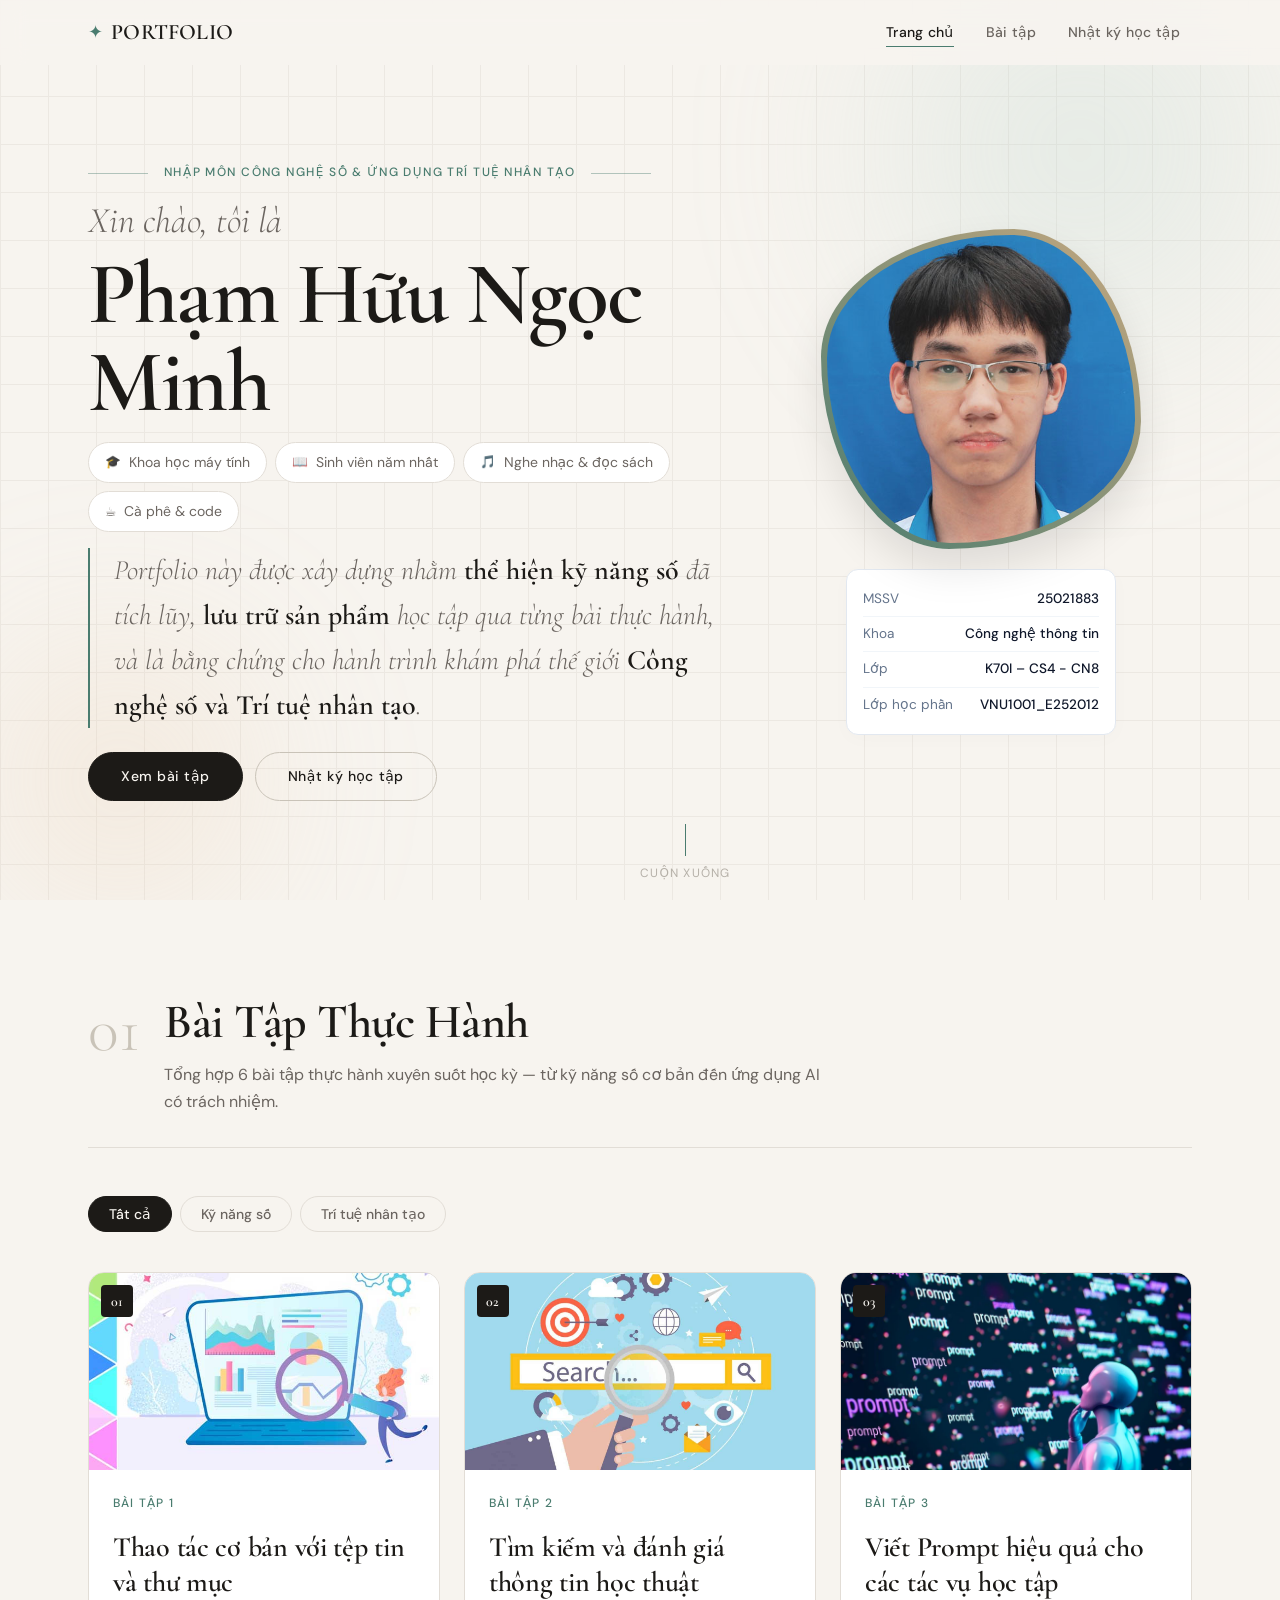
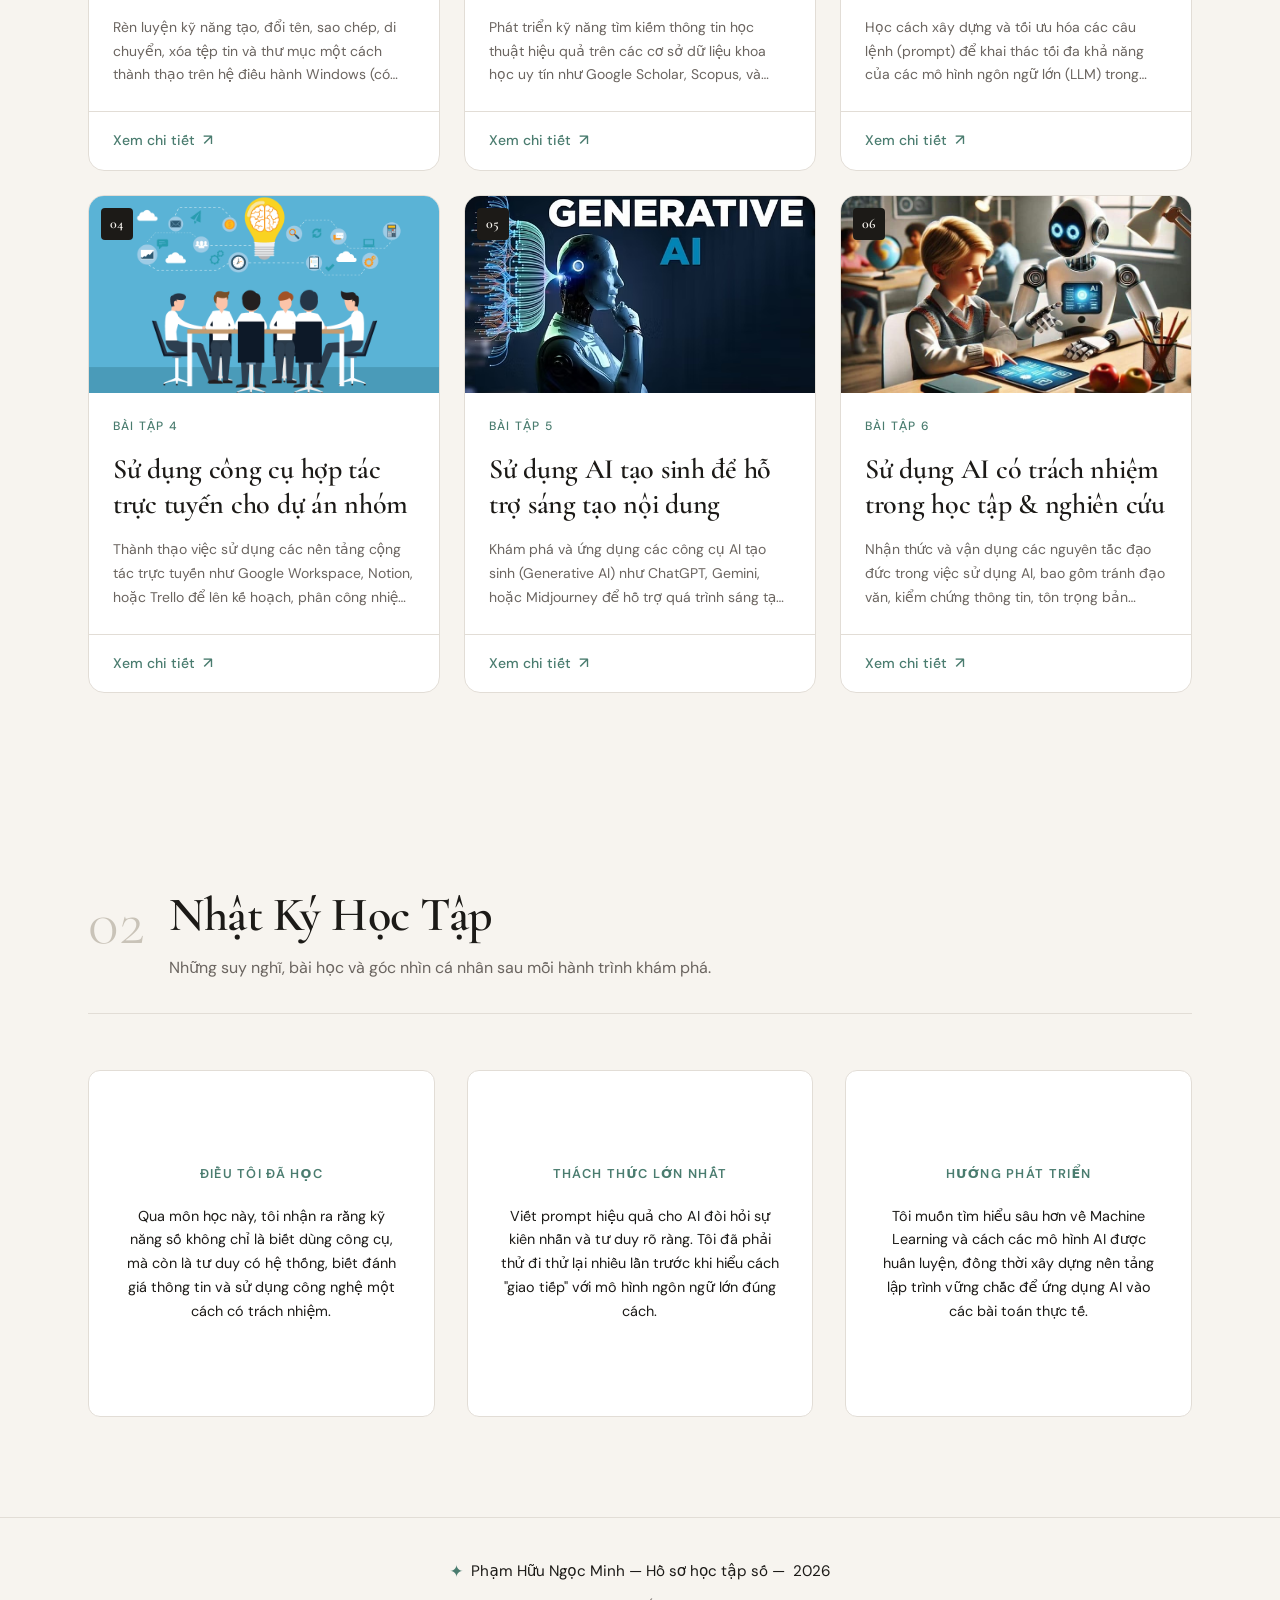
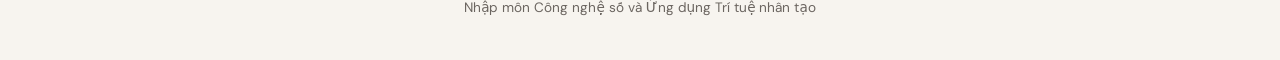
==== index.html @ 594505bb "Deploy project" ====
<!DOCTYPE html>
<html lang="vi">
  <head>
    <meta charset="UTF-8" />
    <meta name="viewport" content="width=device-width, initial-scale=1.0" />
    <title>Portfolio | Nhập môn Công nghệ số & AI</title>
    <meta
      name="description"
      content="Hồ sơ học tập số — Nhập môn Công nghệ số và Ứng dụng Trí tuệ nhân tạo"
    />

    <!-- Fonts: Cormorant Garamond (display) + DM Sans (body) -->
    <link rel="preconnect" href="https://fonts.googleapis.com" />
    <link rel="preconnect" href="https://fonts.gstatic.com" crossorigin />
    <link
      href="https://fonts.googleapis.com/css2?family=Cormorant+Garamond:ital,wght@0,300;0,400;0,600;1,300;1,400&family=DM+Sans:ital,opsz,wght@0,9..40,300;0,9..40,400;0,9..40,500;1,9..40,300&display=swap"
      rel="stylesheet"
    />

    <link rel="stylesheet" href="css/style.css" />
  </head>

  <body>
    <!-- ===================== NAVBAR ===================== -->
    <header class="site-header" id="site-header">
      <nav class="navbar" aria-label="Điều hướng chính">
        <a href="#home" class="nav-logo" aria-label="Về trang chủ">
          <span class="nav-logo-mark">✦</span>
          <span class="nav-logo-text">PORTFOLIO</span>
        </a>

        <button
          class="nav-toggle"
          id="nav-toggle"
          aria-label="Mở menu"
          aria-expanded="false"
          aria-controls="nav-menu"
        >
          <span class="bar"></span>
          <span class="bar"></span>
          <span class="bar"></span>
        </button>

        <ul class="nav-menu" id="nav-menu" role="list">
          <li><a href="#home" class="nav-link active">Trang chủ</a></li>
          <li><a href="#portfolio" class="nav-link">Bài tập</a></li>
          <li><a href="#reflection" class="nav-link">Nhật ký học tập</a></li>
        </ul>
      </nav>
    </header>

    <main>
      <!-- ===================== HERO ===================== -->
      <section class="hero" id="home" aria-labelledby="hero-name">
        <div class="hero-bg" aria-hidden="true">
          <div class="hero-bg-grid"></div>
          <div class="hero-bg-blob blob-1"></div>
          <div class="hero-bg-blob blob-2"></div>
        </div>

        <div class="hero-inner container">
          <div class="hero-content">
            <p class="hero-eyebrow animate-fade-up" style="--delay: 0ms">
              <span class="eyebrow-line" aria-hidden="true"></span>
              Nhập môn Công nghệ số &amp; Ứng dụng Trí tuệ nhân tạo
              <span class="eyebrow-line" aria-hidden="true"></span>
            </p>

            <h1 class="hero-name animate-fade-up" id="hero-name" style="--delay: 100ms">
              <span class="hero-greeting">Xin chào, tôi là</span>
              <span class="hero-name-main">Phạm Hữu Ngọc Minh</span>
            </h1>

            <div class="hero-tags animate-fade-up" style="--delay: 200ms" role="list">
              <span class="tag" role="listitem">
                <span class="tag-icon" aria-hidden="true">🎓</span>
                Khoa học máy tính
              </span>
              <span class="tag" role="listitem">
                <span class="tag-icon" aria-hidden="true">📖</span>
                Sinh viên năm nhất
              </span>
              <span class="tag" role="listitem">
                <span class="tag-icon" aria-hidden="true">🎵</span>
                Nghe nhạc &amp; đọc sách
              </span>
              <span class="tag" role="listitem">
                <span class="tag-icon" aria-hidden="true">☕</span>
                Cà phê &amp; code
              </span>
            </div>

            <div class="hero-objective animate-fade-up" style="--delay: 300ms">
              <blockquote class="objective-quote">
                <p>
                  Portfolio này được xây dựng nhằm
                  <strong>thể hiện kỹ năng số</strong> đã tích lũy,
                  <strong>lưu trữ sản phẩm</strong> học tập qua từng bài thực hành,
                  và là bằng chứng cho hành trình khám phá thế giới
                  <strong>Công nghệ số và Trí tuệ nhân tạo</strong>.
                </p>
              </blockquote>
            </div>

            <div class="hero-actions animate-fade-up" style="--delay: 400ms">
              <a href="#portfolio" class="btn btn-primary">Xem bài tập</a>
              <a href="#reflection" class="btn btn-ghost">Nhật ký học tập</a>
            </div>
          </div>

          <div class="hero-avatar-container animate-fade-up" style="--delay: 450ms">
            <div class="avatar-frame">
              <img src="images/profile/Anhthisinh.JPG" alt="Ảnh chân dung Phạm Hữu Ngọc Minh" class="hero-avatar" />
            </div>

            <!-- Khối thông tin nhỏ gọn, tinh tế ngay dưới ảnh -->
            <div class="avatar-meta-box">
              <div class="avatar-meta-item">
                <span class="meta-label">MSSV</span>
                <span class="meta-value">25021883</span>
              </div>
              <div class="avatar-meta-item">
                <span class="meta-label">Khoa</span>
                <span class="meta-value">Công nghệ thông tin</span>
              </div>
              <div class="avatar-meta-item">
                <span class="meta-label">Lớp</span>
                <span class="meta-value">K70I – CS4 - CN8</span>
              </div>
              <div class="avatar-meta-item">
                <span class="meta-label">Lớp học phần</span>
                <span class="meta-value">VNU1001_E252012</span>
              </div>
            </div>
          </div>
        </div>

        <div class="scroll-indicator animate-fade-up" style="--delay: 600ms" aria-hidden="true">
          <span class="scroll-line"></span>
          <span class="scroll-label">Cuộn xuống</span>
        </div>
      </section>


      <!-- ===================== PORTFOLIO ===================== -->
      <section class="portfolio" id="portfolio" aria-labelledby="portfolio-heading">

        
        <div class="container">
          <!-- Section header -->
          <div class="section-header">
            <span class="section-number" aria-hidden="true">01</span>
            <div class="section-title-group">
              <h2 class="section-title" id="portfolio-heading">Bài Tập Thực Hành</h2>
              <p class="section-subtitle">
                Tổng hợp 6 bài tập thực hành xuyên suốt học kỳ — từ kỹ năng số cơ bản
                đến ứng dụng AI có trách nhiệm.
              </p>
            </div>
          </div>

          

          <!-- Filter bar (ready for JS) -->
          <div class="filter-bar" role="group" aria-label="Lọc bài tập">
            <button class="filter-btn active" data-filter="all">Tất cả</button>
            <button class="filter-btn" data-filter="kynangso">Kỹ năng số</button>
            <button class="filter-btn" data-filter="ai">Trí tuệ nhân tạo</button>
          </div>

          <!-- Project grid — populated by main.js -->
          <div
            class="project-grid"
            id="project-grid"
            role="list"
            aria-label="Danh sách bài tập"
          ></div>
        </div>
      </section>

      <!-- ===================== REFLECTION ===================== -->
      <section class="reflection" id="reflection" aria-labelledby="reflection-heading">
        <div class="container">
          <div class="section-header">
            <span class="section-number" aria-hidden="true">02</span>
            <div class="section-title-group">
              <h2 class="section-title" id="reflection-heading">Nhật Ký Học Tập</h2>
              <p class="section-subtitle">
                Những suy nghĩ, bài học và góc nhìn cá nhân sau mỗi hành trình khám phá.
              </p>
            </div>
          </div>

          <div class="reflection-content">
            <div class="reflection-card">
              <span class="reflection-card-label">Điều tôi đã học</span>
              <p>
                Qua môn học này, tôi nhận ra rằng kỹ năng số không chỉ là biết dùng
                công cụ, mà còn là tư duy có hệ thống, biết đánh giá thông tin và
                sử dụng công nghệ một cách có trách nhiệm.
              </p>
            </div>
            <div class="reflection-card">
              <span class="reflection-card-label">Thách thức lớn nhất</span>
              <p>
                Viết prompt hiệu quả cho AI đòi hỏi sự kiên nhẫn và tư duy rõ ràng.
                Tôi đã phải thử đi thử lại nhiều lần trước khi hiểu cách "giao tiếp"
                với mô hình ngôn ngữ lớn đúng cách.
              </p>
            </div>
            <div class="reflection-card">
              <span class="reflection-card-label">Hướng phát triển</span>
              <p>
                Tôi muốn tìm hiểu sâu hơn về Machine Learning và cách các mô hình
                AI được huấn luyện, đồng thời xây dựng nền tảng lập trình vững chắc
                để ứng dụng AI vào các bài toán thực tế.
              </p>
            </div>
          </div>
        </div>
      </section>
    </main>

    <!-- ===================== FOOTER ===================== -->
    <footer class="site-footer">
      <div class="container">
        <div class="footer-inner">
          <p class="footer-text">
            <span class="footer-mark" aria-hidden="true">✦</span>
            Phạm Hữu Ngọc Minh &mdash; Hồ sơ học tập số &mdash;
            <time datetime="2025">2026</time>
          </p>
          <p class="footer-course">
            Nhập môn Công nghệ số và Ứng dụng Trí tuệ nhân tạo
          </p>
        </div>
      </div>
    </footer>

    <!-- JS -->
    <script type="module" src="js/main.js"></script>
  </body>
</html>
---- css/style.css ----
/* ============================================================
   style.css
   Portfolio — Nhập môn Công nghệ số & AI
   Aesthetic: Editorial Academic — soft cream + deep ink + sage accent
   ============================================================ */

/* ── 1. DESIGN TOKENS ─────────────────────────────────────── */
:root {
  /* Colors */
  --clr-bg:           #f7f4ef;   /* warm cream */
  --clr-surface:      #ffffff;
  --clr-surface-alt:  #f0ece4;
  --clr-ink:          #1c1a17;   /* deep warm black */
  --clr-ink-muted:    #6b6560;
  --clr-ink-faint:    #b5b0a8;
  --clr-accent:       #4a7c6f;   /* sage green */
  --clr-accent-light: #e4eeeb;
  --clr-accent-warm:  #c8733a;   /* terracotta highlight */
  --clr-border:       #e2ddd6;
  --clr-border-dark:  #c9c3b8;

  /* Typography */
  --ff-display: "Cormorant Garamond", Georgia, serif;
  --ff-body:    "DM Sans", system-ui, sans-serif;

  --fs-xs:   0.75rem;
  --fs-sm:   0.875rem;
  --fs-base: 1rem;
  --fs-md:   1.125rem;
  --fs-lg:   1.375rem;
  --fs-xl:   1.75rem;
  --fs-2xl:  2.25rem;
  --fs-3xl:  3rem;
  --fs-4xl:  4rem;
  --fs-5xl:  5.5rem;

  --fw-light:   300;
  --fw-regular: 400;
  --fw-medium:  500;
  --fw-semi:    600;

  /* Spacing */
  --space-1:  0.25rem;
  --space-2:  0.5rem;
  --space-3:  0.75rem;
  --space-4:  1rem;
  --space-5:  1.25rem;
  --space-6:  1.5rem;
  --space-8:  2rem;
  --space-10: 2.5rem;
  --space-12: 3rem;
  --space-16: 4rem;
  --space-20: 5rem;
  --space-24: 6rem;

  /* Layout */
  --container-max: 1200px;
  --container-pad: clamp(1.25rem, 5vw, 3rem);
  --radius-sm:  4px;
  --radius-md:  8px;
  --radius-lg:  16px;
  --radius-xl:  24px;

  /* Motion */
  --ease-out:   cubic-bezier(0.16, 1, 0.3, 1);
  --ease-in:    cubic-bezier(0.7, 0, 0.84, 0);
  --ease-inout: cubic-bezier(0.85, 0, 0.15, 1);
  --dur-fast:   160ms;
  --dur-mid:    280ms;
  --dur-slow:   480ms;

  /* Shadows */
  --shadow-sm:  0 1px 3px rgba(28,26,23,0.07), 0 1px 2px rgba(28,26,23,0.04);
  --shadow-md:  0 4px 16px rgba(28,26,23,0.08), 0 2px 6px rgba(28,26,23,0.05);
  --shadow-lg:  0 12px 40px rgba(28,26,23,0.10), 0 4px 12px rgba(28,26,23,0.06);
  --shadow-card-hover: 0 20px 60px rgba(28,26,23,0.13), 0 6px 20px rgba(28,26,23,0.07);
}

/* ── 2. RESET & BASE ──────────────────────────────────────── */
*, *::before, *::after {
  box-sizing: border-box;
  margin: 0;
  padding: 0;
}

html {
  scroll-behavior: smooth;
  -webkit-font-smoothing: antialiased;
  -moz-osx-font-smoothing: grayscale;
}

body {
  font-family: var(--ff-body);
  font-size: var(--fs-base);
  font-weight: var(--fw-regular);
  line-height: 1.65;
  color: var(--clr-ink);
  background-color: var(--clr-bg);
  overflow-x: hidden;
}

img, video {
  max-width: 100%;
  display: block;
}

a {
  color: inherit;
  text-decoration: none;
}

ul { list-style: none; }

button {
  cursor: pointer;
  border: none;
  background: none;
  font-family: inherit;
}

/* ── 3. UTILITIES ─────────────────────────────────────────── */
.container {
  width: 100%;
  max-width: var(--container-max);
  margin-inline: auto;
  padding-inline: var(--container-pad);
}

/* Fade-up entrance animation */
@keyframes fadeUp {
  from {
    opacity: 0;
    transform: translateY(24px);
  }
  to {
    opacity: 1;
    transform: translateY(0);
  }
}

.animate-fade-up {
  opacity: 0;
  animation: fadeUp var(--dur-slow) var(--ease-out) forwards;
  animation-delay: var(--delay, 0ms);
}

/* ── 4. NAVBAR ────────────────────────────────────────────── */
.site-header {
  position: fixed;
  top: 0;
  left: 0;
  right: 0;
  z-index: 100;
  background-color: rgba(247, 244, 239, 0.88);
  backdrop-filter: blur(12px);
  -webkit-backdrop-filter: blur(12px);
  border-bottom: 1px solid transparent;
  transition:
    border-color var(--dur-mid) var(--ease-out),
    box-shadow var(--dur-mid) var(--ease-out);
}

.site-header.scrolled {
  border-bottom-color: var(--clr-border);
  box-shadow: var(--shadow-sm);
}

.navbar {
  display: flex;
  align-items: center;
  justify-content: space-between;
  height: 64px;
  max-width: var(--container-max);
  margin-inline: auto;
  padding-inline: var(--container-pad);
  gap: var(--space-6);
}

/* Logo */
.nav-logo {
  display: flex;
  align-items: center;
  gap: var(--space-2);
  text-decoration: none;
  flex-shrink: 0;
}

.nav-logo-mark {
  font-size: var(--fs-md);
  color: var(--clr-accent);
  line-height: 1;
  transition: transform var(--dur-mid) var(--ease-out);
}

.nav-logo:hover .nav-logo-mark {
  transform: rotate(90deg);
}

.nav-logo-text {
  font-family: var(--ff-display);
  font-size: var(--fs-lg);
  font-weight: var(--fw-semi);
  color: var(--clr-ink);
  letter-spacing: 0.01em;
}

/* Nav links */
.nav-menu {
  display: flex;
  align-items: center;
  gap: var(--space-2);
}

.nav-link {
  position: relative;
  font-size: var(--fs-sm);
  font-weight: var(--fw-medium);
  color: var(--clr-ink-muted);
  padding: var(--space-2) var(--space-3);
  border-radius: var(--radius-sm);
  letter-spacing: 0.02em;
  transition: color var(--dur-fast) var(--ease-out);
}

.nav-link::after {
  content: "";
  position: absolute;
  bottom: 2px;
  left: var(--space-3);
  right: var(--space-3);
  height: 1px;
  background: var(--clr-accent);
  transform: scaleX(0);
  transform-origin: left;
  transition: transform var(--dur-mid) var(--ease-out);
}

.nav-link:hover,
.nav-link.active {
  color: var(--clr-ink);
}

.nav-link:hover::after,
.nav-link.active::after {
  transform: scaleX(1);
}

/* Mobile toggle */
.nav-toggle {
  display: none;
  flex-direction: column;
  gap: 5px;
  padding: var(--space-2);
  border-radius: var(--radius-sm);
}

.bar {
  display: block;
  width: 22px;
  height: 1.5px;
  background: var(--clr-ink);
  transition:
    transform var(--dur-mid) var(--ease-out),
    opacity var(--dur-fast);
}

/* ── 5. HERO SECTION ──────────────────────────────────────── */
.hero {
  position: relative;
  min-height: 100svh;
  display: flex;
  flex-direction: column;
  align-items: center;
  justify-content: center;
  padding-top: 64px; /* navbar height */
  overflow: hidden;
}

/* Background decoration */
.hero-bg {
  position: absolute;
  inset: 0;
  pointer-events: none;
  z-index: 0;
}

.hero-bg-grid {
  position: absolute;
  inset: 0;
  background-image:
    linear-gradient(var(--clr-border) 1px, transparent 1px),
    linear-gradient(90deg, var(--clr-border) 1px, transparent 1px);
  background-size: 48px 48px;
  opacity: 0.5;
}

.hero-bg-blob {
  position: absolute;
  border-radius: 50%;
  filter: blur(80px);
  opacity: 0.35;
}

.blob-1 {
  width: 600px;
  height: 600px;
  background: radial-gradient(circle, #b8d4cd 0%, transparent 70%);
  top: -150px;
  right: -100px;
}

.blob-2 {
  width: 400px;
  height: 400px;
  background: radial-gradient(circle, #e8c9a8 0%, transparent 70%);
  bottom: -80px;
  left: -80px;
}

/* Hero content & Layout Base */
.hero-inner {
  position: relative;
  z-index: 1;
  padding-block: var(--space-12);
  display: flex;
  flex-direction: column;
  gap: var(--space-10);
  align-items: center;
  width: 100%;
}

.hero-content {
  width: 100%;
  display: flex;
  flex-direction: column;
  gap: var(--space-4);
}

.hero-eyebrow {
  display: flex;
  align-items: center;
  gap: var(--space-4);
  font-size: var(--fs-xs);
  font-weight: var(--fw-medium);
  letter-spacing: 0.12em;
  text-transform: uppercase;
  color: var(--clr-accent);
}

.eyebrow-line {
  flex: 1;
  height: 1px;
  background: currentColor;
  opacity: 0.4;
  max-width: 60px;
}

/* Name */
.hero-name {
  display: flex;
  flex-direction: column;
  gap: var(--space-2);
}

.hero-greeting {
  font-family: var(--ff-display);
  font-size: clamp(var(--fs-lg), 3vw, var(--fs-2xl));
  font-weight: var(--fw-light);
  font-style: italic;
  color: var(--clr-ink-muted);
  line-height: 1.2;
}

.hero-name-main {
  font-family: var(--ff-display);
  font-size: clamp(var(--fs-3xl), 8vw, var(--fs-5xl));
  font-weight: var(--fw-semi);
  line-height: 1;
  letter-spacing: -0.02em;
  color: var(--clr-ink);
}

/* Tags */
.hero-tags {
  display: flex;
  flex-wrap: wrap;
  gap: var(--space-2);
}

.tag {
  display: inline-flex;
  align-items: center;
  gap: var(--space-2);
  padding: var(--space-2) var(--space-4);
  background: var(--clr-surface);
  border: 1px solid var(--clr-border);
  border-radius: 100px;
  font-size: var(--fs-sm);
  font-weight: var(--fw-regular);
  color: var(--clr-ink-muted);
  transition:
    border-color var(--dur-fast),
    color var(--dur-fast),
    background var(--dur-fast);
}

.tag:hover {
  border-color: var(--clr-accent);
  color: var(--clr-accent);
  background: var(--clr-accent-light);
}

.tag-icon { font-size: 0.9em; }

/* Objective quote */
.objective-quote {
  border-left: 2px solid var(--clr-accent);
  padding-left: var(--space-6);
  font-family: var(--ff-display);
  font-size: clamp(var(--fs-md), 2.5vw, var(--fs-xl));
  font-weight: var(--fw-light);
  line-height: 1.6;
  color: var(--clr-ink-muted);
  font-style: italic;
}

.objective-quote strong {
  font-weight: var(--fw-semi);
  color: var(--clr-ink);
  font-style: normal;
}

/* CTA buttons */
.hero-actions {
  display: flex;
  flex-wrap: wrap;
  gap: var(--space-3);
  margin-top: var(--space-2);
}

.btn {
  display: inline-flex;
  align-items: center;
  gap: var(--space-2);
  padding: var(--space-3) var(--space-8);
  border-radius: 100px;
  font-size: var(--fs-sm);
  font-weight: var(--fw-medium);
  letter-spacing: 0.04em;
  transition:
    background var(--dur-fast),
    color var(--dur-fast),
    border-color var(--dur-fast),
    transform var(--dur-fast),
    box-shadow var(--dur-fast);
}

.btn:hover { transform: translateY(-1px); }
.btn:active { transform: translateY(0); }

.btn-primary {
  background: var(--clr-ink);
  color: var(--clr-bg);
  border: 1.5px solid var(--clr-ink);
}

.btn-primary:hover {
  background: var(--clr-accent);
  border-color: var(--clr-accent);
  box-shadow: 0 4px 16px rgba(74,124,111,0.3);
}

.btn-ghost {
  background: transparent;
  color: var(--clr-ink);
  border: 1.5px solid var(--clr-border-dark);
}

.btn-ghost:hover {
  border-color: var(--clr-ink);
  background: var(--clr-surface);
}

/* Avatar Styling */
.hero-avatar-container {
  display: flex;
  justify-content: center;
  align-items: center;
  position: relative;
  width: 100%;
}

.avatar-frame {
  position: relative;
  width: 280px;
  height: 280px;
  border-radius: 60% 40% 60% 40% / 40% 60% 40% 60%;
  background: linear-gradient(45deg, var(--clr-accent), #e5d1b8);
  padding: 6px;
  animation: morphing 8s ease-in-out infinite alternate;
  box-shadow: var(--shadow-lg);
}

.hero-avatar {
  width: 100%;
  height: 100%;
  object-fit: cover;
  object-position: center 15%;
  border-radius: inherit;
  filter: grayscale(15%);
  transition: filter var(--dur-mid) ease;
}

.hero-avatar:hover {
  filter: grayscale(0%);
}

@keyframes morphing {
  0% { border-radius: 60% 40% 60% 40% / 40% 60% 40% 60%; }
  100% { border-radius: 40% 60% 40% 60% / 60% 40% 60% 40%; }
}

/* Scroll indicator */
.scroll-indicator {
  position: absolute;
  bottom: var(--space-4);
  left: 50%;
  transform: translateX(-50%);
  display: flex;
  flex-direction: column;
  align-items: center;
  gap: var(--space-2);
  z-index: 1;
}

@keyframes scrollPulse {
  0%, 100% { transform: scaleY(1); opacity: 0.5; }
  50%       { transform: scaleY(1.5); opacity: 1; }
}

.scroll-line {
  display: block;
  width: 1px;
  height: 32px;
  background: var(--clr-accent);
  animation: scrollPulse 2s ease-in-out infinite;
}

.scroll-label {
  font-size: var(--fs-xs);
  letter-spacing: 0.1em;
  text-transform: uppercase;
  color: var(--clr-ink-faint);
}

/* ── 6. SECTION SHARED STYLES ─────────────────────────────── */
.section-header {
  display: flex;
  align-items: flex-start;
  gap: var(--space-6);
  margin-bottom: var(--space-12);
  padding-bottom: var(--space-8);
  border-bottom: 1px solid var(--clr-border);
}

.section-number {
  font-family: var(--ff-display);
  font-size: var(--fs-4xl);
  font-weight: var(--fw-light);
  color: var(--clr-border-dark);
  line-height: 1;
  flex-shrink: 0;
  user-select: none;
  margin-top: 2px;
}

.section-title-group {
  display: flex;
  flex-direction: column;
  gap: var(--space-3);
}

.section-title {
  font-family: var(--ff-display);
  font-size: clamp(var(--fs-2xl), 4vw, var(--fs-3xl));
  font-weight: var(--fw-semi);
  line-height: 1.1;
  letter-spacing: -0.01em;
  color: var(--clr-ink);
}

.section-subtitle {
  font-size: var(--fs-base);
  color: var(--clr-ink-muted);
  max-width: 60ch;
  line-height: 1.7;
}

/* ── 7. PORTFOLIO SECTION ─────────────────────────────────── */
.portfolio {
  padding-block: var(--space-24);
  background: var(--clr-bg);
}

/* Filter bar */
.filter-bar {
  display: flex;
  flex-wrap: wrap;
  gap: var(--space-2);
  margin-bottom: var(--space-10);
}

.filter-btn {
  padding: var(--space-2) var(--space-5);
  border: 1.5px solid var(--clr-border);
  border-radius: 100px;
  font-family: var(--ff-body);
  font-size: var(--fs-sm);
  font-weight: var(--fw-medium);
  color: var(--clr-ink-muted);
  background: transparent;
  transition:
    background var(--dur-fast),
    color var(--dur-fast),
    border-color var(--dur-fast);
}

.filter-btn.active,
.filter-btn:hover {
  background: var(--clr-ink);
  color: var(--clr-bg);
  border-color: var(--clr-ink);
}

/* Project grid */
.project-grid {
  display: grid;
  grid-template-columns: repeat(3, 1fr);
  gap: var(--space-6);
}

/* ── 8. PROJECT CARD ──────────────────────────────────────── */
.project-card {
  position: relative;
  background: var(--clr-surface);
  border: 1px solid var(--clr-border);
  border-radius: var(--radius-lg);
  overflow: hidden;
  display: flex;
  flex-direction: column;
  transition:
    transform var(--dur-mid) var(--ease-out),
    box-shadow var(--dur-mid) var(--ease-out),
    border-color var(--dur-mid);
}

.project-card:hover {
  transform: translateY(-6px);
  box-shadow: var(--shadow-card-hover);
  border-color: var(--clr-border-dark);
}

/* Card image area */
.card-image {
  position: relative;
  aspect-ratio: 16 / 9;
  background: var(--clr-surface-alt);
  overflow: hidden;
}

.card-image img {
  width: 100%;
  height: 100%;
  object-fit: cover;
  transition: transform var(--dur-slow) var(--ease-out);
}

.project-card:hover .card-image img {
  transform: scale(1.04);
}

/* Image placeholder (shown when no image) */
.card-image-placeholder {
  width: 100%;
  height: 100%;
  display: flex;
  align-items: center;
  justify-content: center;
  background: linear-gradient(
    135deg,
    var(--clr-surface-alt) 0%,
    var(--clr-accent-light) 100%
  );
}

.card-placeholder-icon {
  font-size: 2.5rem;
  opacity: 0.5;
}

/* Card number badge */
.card-number {
  position: absolute;
  top: var(--space-3);
  left: var(--space-3);
  width: 32px;
  height: 32px;
  background: var(--clr-ink);
  color: var(--clr-bg);
  border-radius: var(--radius-sm);
  display: flex;
  align-items: center;
  justify-content: center;
  font-family: var(--ff-display);
  font-size: var(--fs-sm);
  font-weight: var(--fw-semi);
  letter-spacing: 0.02em;
}

/* Card body */
.card-body {
  padding: var(--space-6);
  display: flex;
  flex-direction: column;
  gap: var(--space-4);
  flex: 1;
}

.card-title {
  font-family: var(--ff-display);
  font-size: var(--fs-xl);
  font-weight: var(--fw-semi);
  line-height: 1.25;
  color: var(--clr-ink);
  letter-spacing: -0.01em;
}

.card-label {
  font-size: var(--fs-xs);
  font-weight: var(--fw-medium);
  letter-spacing: 0.1em;
  text-transform: uppercase;
  color: var(--clr-accent);
}

.card-text {
  font-size: var(--fs-sm);
  color: var(--clr-ink-muted);
  line-height: 1.7;
  /* Clamp to 3 lines */
  display: -webkit-box;
  -webkit-line-clamp: 3;
  -webkit-box-orient: vertical;
  overflow: hidden;
}

/* Card footer */
.card-footer {
  padding: var(--space-4) var(--space-6);
  border-top: 1px solid var(--clr-border);
  display: flex;
  align-items: center;
  justify-content: space-between;
  gap: var(--space-3);
}

.card-link {
  display: inline-flex;
  align-items: center;
  gap: var(--space-2);
  font-size: var(--fs-sm);
  font-weight: var(--fw-medium);
  color: var(--clr-accent);
  transition: gap var(--dur-fast);
}

.card-link:hover { gap: var(--space-3); }

.card-link-arrow {
  font-size: 1.1em;
  transition: transform var(--dur-fast) var(--ease-out);
}

.card-link:hover .card-link-arrow {
  transform: translate(2px, -2px);
}

/* Card stagger animation */
.project-card {
  opacity: 0;
  animation: fadeUp var(--dur-slow) var(--ease-out) forwards;
}

/* ============================================================
   EXACT 1:1 SQUARE REFLECTION CONTENT (CĂN GIỮA TUYỆT ĐỐI)
   ============================================================ */

.reflection {
  padding: 100px 0;
  background-color: var(--clr-bg);
}

.reflection-content {
  display: grid;
  grid-template-columns: repeat(3, 1fr); /* Chia đều 3 cột tuyệt đối */
  gap: 32px; /* Khoảng cách giữa các ô vuông rộng rãi, sang trọng */
  margin-top: 56px;
  width: 100%;
}

/* Định hình khối vuông hoàn hảo chuẩn Gallery */
.reflection-card {
  background: var(--clr-surface);
  border: 1px solid var(--clr-border);
  border-radius: 12px; /* Bo góc mềm mại đồng bộ với thẻ bài tập */
  padding: 40px 32px;  /* Khoảng đệm rộng rãi để chữ không chạm viền */
  
  /* Cấu trúc Flexbox nâng cao để căn giữa nội dung tuyệt đối */
  display: flex;
  flex-direction: column;
  justify-content: center; /* Căn giữa tất cả các thành phần theo chiều dọc */
  align-items: center;     /* Căn giữa tất cả các thành phần theo chiều ngang */
  text-align: center;      /* Căn giữa các dòng chữ */
  
  aspect-ratio: 1 / 1;     /* Khóa cứng tỷ lệ hình vuông (Rộng = Cao) */
  position: relative;
  overflow: hidden;
  
  transition: transform 0.4s var(--ease-out), box-shadow 0.4s var(--ease-out), border-color 0.4s var(--ease-out);
}

/* ============================================================
   REFRESH: 3 Ô VUÔNG ĐẶC SẮC (GLOW & DEPTH)
   ============================================================ */

/* Container chính */
.reflection {
  padding: 100px 0;
  background-color: var(--clr-bg);
}

.reflection-content {
  display: grid;
  grid-template-columns: repeat(3, 1fr);
  gap: 32px;
  margin-top: 56px;
}

/* Định hình ô vuông */
.reflection-card {
  background: var(--clr-surface);
  border: 1px solid var(--clr-border);
  border-radius: 16px;
  padding: 40px;
  aspect-ratio: 1 / 1; /* Đảm bảo ô vuông hoàn hảo */
  display: flex;
  flex-direction: column;
  justify-content: center;
  align-items: center;
  text-align: center;
  transition: all 0.4s var(--ease-out);
}

/* Hiệu ứng tương tác sang trọng */
.reflection-card:hover {
  transform: translateY(-8px);
  border-color: var(--clr-accent);
  box-shadow: 0 20px 40px rgba(74, 124, 111, 0.1);
}

/* Label tiêu đề */
.reflection-card-label {
  font-family: var(--ff-body);
  font-size: 0.8rem;
  font-weight: 700;
  text-transform: uppercase;
  letter-spacing: 0.15em;
  color: var(--clr-accent);
  margin-bottom: 24px;
}

/* Nội dung văn bản */
.reflection-card p {
  font-family: var(--ff-body);
  color: var(--clr-ink);
  font-size: 0.95rem;
  line-height: 1.7;
  display: -webkit-box;
  -webkit-line-clamp: 6; /* Giới hạn số dòng để không làm vỡ ô */
  -webkit-box-orient: vertical;
  overflow: hidden;
}

/* Responsive cho thiết bị di động */
@media (max-width: 768px) {
  .reflection-content {
    grid-template-columns: 1fr;
    gap: 20px;
  }
  .reflection-card {
    aspect-ratio: auto;
    padding: 32px;
  }
}/* Container chính */
.reflection {
  padding: 100px 0;
  background-color: var(--clr-bg);
}

.reflection-content {
  display: grid;
  grid-template-columns: repeat(3, 1fr);
  gap: 32px;
  margin-top: 56px;
}

/* Định hình ô vuông */
.reflection-card {
  background: var(--clr-surface);
  border: 1px solid var(--clr-border);
  border-radius: 16px;
  padding: 40px;
  aspect-ratio: 1 / 1; /* Đảm bảo ô vuông hoàn hảo */
  display: flex;
  flex-direction: column;
  justify-content: center;
  align-items: center;
  text-align: center;
  transition: all 0.4s var(--ease-out);
}

/* Hiệu ứng tương tác sang trọng */
.reflection-card:hover {
  transform: translateY(-8px);
  border-color: var(--clr-accent);
  box-shadow: 0 20px 40px rgba(74, 124, 111, 0.1);
}

/* Label tiêu đề */
.reflection-card-label {
  font-family: var(--ff-body);
  font-size: 0.8rem;
  font-weight: 700;
  text-transform: uppercase;
  letter-spacing: 0.15em;
  color: var(--clr-accent);
  margin-bottom: 24px;
}

/* Nội dung văn bản */
.reflection-card p {
  font-family: var(--ff-body);
  color: var(--clr-ink);
  font-size: 0.95rem;
  line-height: 1.7;
  display: -webkit-box;
  -webkit-line-clamp: 6; /* Giới hạn số dòng để không làm vỡ ô */
  -webkit-box-orient: vertical;
  overflow: hidden;
}

/* Responsive cho thiết bị di động */
@media (max-width: 768px) {
  .reflection-content {
    grid-template-columns: 1fr;
    gap: 20px;
  }
  .reflection-card {
    aspect-ratio: auto;
    padding: 32px;
  }
}


/* Responsive cho màn hình nhỏ của phần Reflection */
@media (max-width: 1024px) {
  .reflection-content {
    gap: 20px; /* Thu hẹp khoảng cách trên màn hình laptop nhỏ */
  }
  .reflection-card {
    padding: 28px 20px;
  }
  .reflection-card p {
    font-size: 0.85rem !important;
  }
}

@media (max-width: 768px) {
  /* Trên điện thoại: Chuyển sang dạng xếp dọc dọc để người dùng cuộn đọc mượt mà,
     nhưng vẫn giữ form vuông cá tính như ảnh mẫu */
  .reflection-content {
    grid-template-columns: 1fr;
    gap: 24px;
  }
  .reflection-card {
    max-width: 340px; /* Giới hạn độ rộng tối đa để ô vuông không bị quá to trên mobile */
    margin: 0 auto;   /* Căn giữa khối vuông ra giữa màn hình điện thoại */
  }
  .reflection-card p {
    font-size: 0.9rem !important;
  }
}
/* ── 11. RESPONSIVE MEDIA QUERIES ─────────────────────────── */

/* Desktop layout (Màn hình lớn máy tính) */
/* ── HIỆU ỨNG KHUNG ẢNH CHUYỂN ĐỘNG (BLOB MORPHING) ── */

/* Cấu trúc hiển thị trên máy tính: Chia đôi màn hình */
@media (min-width: 992px) {
  .hero-inner {
    display: grid;
    grid-template-columns: 1.2fr 0.8fr; /* Chữ chiếm 60%, ảnh chiếm 40% */
    gap: var(--space-12);
    align-items: center;
    text-align: left;
  }
  .hero-avatar-container {
    justify-content: flex-end;
  }
}

/* Khung viền bọc ngoài ảnh */
.avatar-frame {
  position: relative;
  width: 320px;
  height: 320px;
  /* Tạo dáng blob bất đối xứng ban đầu để tạo cảm giác mềm mại nghệ thuật */
  border-radius: 60% 40% 60% 40% / 40% 60% 40% 60%; 
  /* Dải màu gradient sang trọng làm viền ảnh */
  background: linear-gradient(45deg, var(--clr-accent), #c5a880); 
  padding: 6px; /* Độ dày của viền */
  box-shadow: var(--shadow-lg);
  
  /* Gọi hiệu ứng xoay chuyển liên tục */
  animation: morphingAnimation 8s ease-in-out infinite alternate;
  transition: transform var(--dur-mid) var(--ease-out);
}

/* Hiệu ứng phóng to nhẹ khi di chuột vào ảnh */
.avatar-frame:hover {
  transform: scale(1.03);
}

/* Định dạng tấm ảnh chân dung bên trong */
.hero-avatar {
  width: 100%;
  height: 100%;
  object-fit: cover;
  border-radius: inherit; /* Bắt buộc ảnh bo góc chạy theo khung viền bên ngoài */
  filter: grayscale(10%); /* Hơi vintage nhẹ */
  transition: filter var(--dur-mid) ease;
}

.hero-avatar:hover {
  filter: grayscale(0%); /* Ảnh sáng rõ màu khi di chuột vào */
}

/* Quy trình chuyển đổi hình dáng viền mềm mại mượt mà */
@keyframes morphingAnimation {
  0% {
    border-radius: 60% 40% 60% 40% / 40% 60% 40% 60%;
  }
  50% {
    border-radius: 45% 55% 40% 60% / 55% 40% 60% 45%;
  }
  100% {
    border-radius: 40% 60% 40% 60% / 60% 40% 60% 40%;
  }
}

/* Tablet (Máy tính bảng) */
@media (max-width: 1024px) {
  .project-grid {
    grid-template-columns: repeat(2, 1fr);
  }

  .reflection-content {
    grid-template-columns: repeat(2, 1fr);
  }

  .reflection-content .reflection-card:last-child {
    grid-column: 1 / -1;
    max-width: 540px;
    justify-self: center;
  }
}

/* Mobile (Điện thoại dưới 640px) */
@media (max-width: 640px) {
  .nav-toggle {
    display: flex;
  }

  .nav-menu {
    position: fixed;
    top: 64px;
    left: 0;
    right: 0;
    background: rgba(247, 244, 239, 0.97);
    backdrop-filter: blur(16px);
    flex-direction: column;
    align-items: flex-start;
    padding: var(--space-6) var(--container-pad);
    gap: var(--space-1);
    border-bottom: 1px solid var(--clr-border);
    transform: translateY(-110%);
    opacity: 0;
    pointer-events: none;
    transition:
      transform var(--dur-mid) var(--ease-out),
      opacity var(--dur-mid);
  }

  .nav-menu.open {
    transform: translateY(0);
    opacity: 1;
    pointer-events: all;
  }

  .nav-link {
    font-size: var(--fs-base);
    padding: var(--space-3) 0;
    width: 100%;
  }

  .nav-toggle[aria-expanded="true"] .bar:nth-child(1) {
    transform: translateY(6.5px) rotate(45deg);
  }
  .nav-toggle[aria-expanded="true"] .bar:nth-child(2) {
    opacity: 0;
  }
  .nav-toggle[aria-expanded="true"] .bar:nth-child(3) {
    transform: translateY(-6.5px) rotate(-45deg);
  }

  .hero-inner {
    display: flex;
    flex-direction: column-reverse; /* Đưa ảnh lên trên chữ khi xem điện thoại */
    gap: var(--space-10);
    text-align: center;
  }
  
  .hero-eyebrow { justify-content: center; }
  .hero-tags { justify-content: center; }
  .hero-actions { justify-content: center; }
}

/* ── 12. REDUCED MOTION ───────────────────────────────────── */
@media (prefers-reduced-motion: reduce) {
  .animate-fade-up,
  .project-card {
    animation: none;
    opacity: 1;
  }
  html { scroll-behavior: auto; }
  .scroll-line { animation: none; }
  .avatar-frame { animation: none; }
}

/* ── REWRITTEN & ENHANCED READABILITY AND AVATAR STYLES ── */
/* Khung viền bọc ngoài ảnh chân dung (Blob Morphing) */
.avatar-frame {
  position: relative;
  width: 320px;
  height: 320px;
  border-radius: 60% 40% 60% 40% / 40% 60% 40% 60%; 
  background: linear-gradient(45deg, var(--clr-accent), #c5a880); 
  padding: 6px; 
  box-shadow: 0 20px 40px rgba(0, 0, 0, 0.1);
  animation: morphingAnimation 8s ease-in-out infinite alternate;
  transition: transform var(--dur-mid) var(--ease-out);
}

.avatar-frame:hover {
  transform: scale(1.03);
}

.hero-avatar {
  width: 100%;
  height: 100%;
  object-fit: cover;
  border-radius: inherit; 
  filter: grayscale(10%); 
  transition: filter var(--dur-mid) ease;
}

.hero-avatar:hover {
  filter: grayscale(0%); 
}

@keyframes morphingAnimation {
  0% {
    border-radius: 60% 40% 60% 40% / 40% 60% 40% 60%;
  }
  50% {
    border-radius: 45% 55% 40% 60% / 55% 40% 60% 45%;
  }
  100% {
    border-radius: 40% 60% 40% 60% / 60% 40% 60% 40%;
  }
}

/* ============================================================
   STUDENT INFO BAR - PRESET FOR INDEX.HTML
   ============================================================ */
.student-info-bar {
  margin-top: -32px; /* Kéo sát lên phía trên tạo khoảng cách cân đối với Hero */
  margin-bottom: 64px; /* Tạo khoảng trống thoáng đãng trước khi vào phần Bài tập */
  position: relative;
  z-index: 10;
}

.info-bar-inner {
  background: #ffffff;
  border: 1px solid #e2e8f0;
  border-radius: 16px;
  padding: 24px 32px;
  display: flex;
  justify-content: space-between;
  align-items: center;
  gap: 24px;
  box-shadow: 0 10px 30px rgba(0, 0, 0, 0.02);
}

.info-bar-item {
  display: flex;
  align-items: center;
  gap: 16px;
  flex: 1;
}

/* Đường gạch đứng phân chia giữa các mục (chỉ hiện trên PC) */
.info-bar-item:not(:last-child) {
  border-right: 1px solid #f1f5f9;
}

.info-bar-icon {
  font-size: 1.5rem;
  background: #f8fafc;
  width: 48px;
  height: 48px;
  display: flex;
  align-items: center;
  justify-content: center;
  border-radius: 12px;
  border: 1px solid #f1f5f9;
}

.info-bar-text {
  display: flex;
  flex-direction: column;
  gap: 2px;
}

.info-bar-label {
  font-family: "DM Sans", sans-serif;
  font-size: 0.75rem;
  text-transform: uppercase;
  letter-spacing: 0.05em;
  color: #64748b;
  font-weight: 500;
}

.info-bar-value {
  font-family: "DM Sans", sans-serif;
  font-size: 1rem;
  color: #0f172a;
  font-weight: 600;
}

/* Tối ưu hiển thị trên các thiết bị di động (Responsive) */
@media (max-width: 768px) {
  .student-info-bar {
    margin-top: 16px;
    margin-bottom: 48px;
  }
  
  .info-bar-inner {
    flex-direction: column;
    align-items: flex-start;
    padding: 20px;
    gap: 16px;
  }
  
  .info-bar-item {
    border-right: none !important;
    width: 100%;
    border-bottom: 1px dashed #f1f5f9;
    padding-bottom: 12px;
  }
  
  .info-bar-item:last-child {
    border-bottom: none;
    padding-bottom: 0;
  }
  
  .info-bar-icon {
    width: 40px;
    height: 40px;
    font-size: 1.25rem;
  }
}

/* ============================================================
   AVATAR META BOX - KHỐI THÔNG TIN TINH GỌN DƯỚI ẢNH CÁ NHÂN
   ============================================================ */
.hero-avatar-container {
  display: flex;
  flex-direction: column;
  align-items: center; /* Giữ mọi phần tử bên trong luôn căn giữa theo ảnh */
  gap: 20px;           /* Tạo khoảng cách 20px hợp lý giữa viền ảnh và hộp thông tin */
}

.avatar-meta-box {
  width: 100%;
  max-width: 270px;    /* Độ rộng lý tưởng, ôm vừa vặn theo form tròn của ảnh chân dung */
  background: #ffffff; /* Nền trắng sạch sẽ làm nổi bật trên nền lưới grid */
  border: 1px solid #e2e8f0;
  border-radius: 12px;
  padding: 12px 16px;
  box-shadow: 0 4px 20px rgba(0, 0, 0, 0.02); /* Đổ bóng siêu nhẹ chuẩn UI hiện đại */
}

.avatar-meta-item {
  display: flex;
  justify-content: space-between;
  align-items: center;
  font-family: "DM Sans", sans-serif;
  font-size: 0.85rem;
  padding: 6px 0;
}

/* Đường gạch ngang phân chia giữa các dòng, trừ dòng cuối cùng */
.avatar-meta-item:not(:last-child) {
  border-bottom: 1px solid #f1f5f9;
}

.avatar-meta-box .meta-label {
  color: #64748b;      /* Màu chữ xám thanh lịch cho tiêu đề */
  font-weight: 400;
}

.avatar-meta-box .meta-value {
  color: #0f172a;      /* Màu chữ đen đậm tương phản tốt cho phần dữ liệu */
  font-weight: 500;
}

/* Tối ưu hiển thị đồng bộ khi xem trên điện thoại di động */
@media (max-width: 768px) {
  .avatar-meta-box {
    max-width: 250px;  /* Thu nhỏ nhẹ trên mobile để giữ tỷ lệ cân đối */
    margin-bottom: 24px;
  }
}
/* ============================================================
   FOOTER (CHÂN TRANG) 
   ============================================================ */
.site-footer {
  background-color: var(--clr-bg);
  padding: 40px 0;
  border-top: 1px solid var(--clr-border);
  text-align: center;
  font-family: var(--ff-body);
}

.footer-inner {
  display: flex;
  flex-direction: column;
  align-items: center;
  gap: 12px;
}

.footer-text {
  font-size: 0.95rem;
  color: var(--clr-ink);
  display: flex;
  align-items: center;
  justify-content: center;
  gap: 8px;
}

.footer-mark {
  color: var(--clr-accent);
  font-size: 1.1em;
}

.footer-course {
  font-size: 0.85rem;
  color: var(--clr-ink-muted);
}/* ============================================================
   style.css
   Portfolio — Nhập môn Công nghệ số & AI
   Aesthetic: Editorial Academic — soft cream + deep ink + sage accent
   ============================================================ */

/* ── 1. DESIGN TOKENS ─────────────────────────────────────── */
:root {
  /* Colors */
  --clr-bg:           #f7f4ef;   /* warm cream */
  --clr-surface:      #ffffff;
  --clr-surface-alt:  #f0ece4;
  --clr-ink:          #1c1a17;   /* deep warm black */
  --clr-ink-muted:    #6b6560;
  --clr-ink-faint:    #b5b0a8;
  --clr-accent:       #4a7c6f;   /* sage green */
  --clr-accent-light: #e4eeeb;
  --clr-accent-warm:  #c8733a;   /* terracotta highlight */
  --clr-border:       #e2ddd6;
  --clr-border-dark:  #c9c3b8;

  /* Typography */
  --ff-display: "Cormorant Garamond", Georgia, serif;
  --ff-body:    "DM Sans", system-ui, sans-serif;

  --fs-xs:   0.75rem;
  --fs-sm:   0.875rem;
  --fs-base: 1rem;
  --fs-md:   1.125rem;
  --fs-lg:   1.375rem;
  --fs-xl:   1.75rem;
  --fs-2xl:  2.25rem;
  --fs-3xl:  3rem;
  --fs-4xl:  4rem;
  --fs-5xl:  5.5rem;

  --fw-light:   300;
  --fw-regular: 400;
  --fw-medium:  500;
  --fw-semi:    600;

  /* Spacing */
  --space-1:  0.25rem;
  --space-2:  0.5rem;
  --space-3:  0.75rem;
  --space-4:  1rem;
  --space-5:  1.25rem;
  --space-6:  1.5rem;
  --space-8:  2rem;
  --space-10: 2.5rem;
  --space-12: 3rem;
  --space-16: 4rem;
  --space-20: 5rem;
  --space-24: 6rem;

  /* Layout */
  --container-max: 1200px;
  --container-pad: clamp(1.25rem, 5vw, 3rem);
  --radius-sm:  4px;
  --radius-md:  8px;
  --radius-lg:  16px;
  --radius-xl:  24px;

  /* Motion */
  --ease-out:   cubic-bezier(0.16, 1, 0.3, 1);
  --ease-in:    cubic-bezier(0.7, 0, 0.84, 0);
  --ease-inout: cubic-bezier(0.85, 0, 0.15, 1);
  --dur-fast:   160ms;
  --dur-mid:    280ms;
  --dur-slow:   480ms;

  /* Shadows */
  --shadow-sm:  0 1px 3px rgba(28,26,23,0.07), 0 1px 2px rgba(28,26,23,0.04);
  --shadow-md:  0 4px 16px rgba(28,26,23,0.08), 0 2px 6px rgba(28,26,23,0.05);
  --shadow-lg:  0 12px 40px rgba(28,26,23,0.10), 0 4px 12px rgba(28,26,23,0.06);
  --shadow-card-hover: 0 20px 60px rgba(28,26,23,0.13), 0 6px 20px rgba(28,26,23,0.07);
}

/* ── 2. RESET & BASE ──────────────────────────────────────── */
*, *::before, *::after {
  box-sizing: border-box;
  margin: 0;
  padding: 0;
}

html {
  scroll-behavior: smooth;
  -webkit-font-smoothing: antialiased;
  -moz-osx-font-smoothing: grayscale;
}

body {
  font-family: var(--ff-body);
  font-size: var(--fs-base);
  font-weight: var(--fw-regular);
  line-height: 1.65;
  color: var(--clr-ink);
  background-color: var(--clr-bg);
  overflow-x: hidden;
}

img, video {
  max-width: 100%;
  display: block;
}

a {
  color: inherit;
  text-decoration: none;
}

ul { list-style: none; }

button {
  cursor: pointer;
  border: none;
  background: none;
  font-family: inherit;
}

/* ── 3. UTILITIES ─────────────────────────────────────────── */
.container {
  width: 100%;
  max-width: var(--container-max);
  margin-inline: auto;
  padding-inline: var(--container-pad);
}

/* Fade-up entrance animation */
@keyframes fadeUp {
  from {
    opacity: 0;
    transform: translateY(24px);
  }
  to {
    opacity: 1;
    transform: translateY(0);
  }
}

.animate-fade-up {
  opacity: 0;
  animation: fadeUp var(--dur-slow) var(--ease-out) forwards;
  animation-delay: var(--delay, 0ms);
}

/* ── 4. NAVBAR ────────────────────────────────────────────── */
.site-header {
  position: fixed;
  top: 0;
  left: 0;
  right: 0;
  z-index: 100;
  background-color: rgba(247, 244, 239, 0.88);
  backdrop-filter: blur(12px);
  -webkit-backdrop-filter: blur(12px);
  border-bottom: 1px solid transparent;
  transition:
    border-color var(--dur-mid) var(--ease-out),
    box-shadow var(--dur-mid) var(--ease-out);
}

.site-header.scrolled {
  border-bottom-color: var(--clr-border);
  box-shadow: var(--shadow-sm);
}

.navbar {
  display: flex;
  align-items: center;
  justify-content: space-between;
  height: 64px;
  max-width: var(--container-max);
  margin-inline: auto;
  padding-inline: var(--container-pad);
  gap: var(--space-6);
}

/* Logo */
.nav-logo {
  display: flex;
  align-items: center;
  gap: var(--space-2);
  text-decoration: none;
  flex-shrink: 0;
}

.nav-logo-mark {
  font-size: var(--fs-md);
  color: var(--clr-accent);
  line-height: 1;
  transition: transform var(--dur-mid) var(--ease-out);
}

.nav-logo:hover .nav-logo-mark {
  transform: rotate(90deg);
}

.nav-logo-text {
  font-family: var(--ff-display);
  font-size: var(--fs-lg);
  font-weight: var(--fw-semi);
  color: var(--clr-ink);
  letter-spacing: 0.01em;
}

/* Nav links */
.nav-menu {
  display: flex;
  align-items: center;
  gap: var(--space-2);
}

.nav-link {
  position: relative;
  font-size: var(--fs-sm);
  font-weight: var(--fw-medium);
  color: var(--clr-ink-muted);
  padding: var(--space-2) var(--space-3);
  border-radius: var(--radius-sm);
  letter-spacing: 0.02em;
  transition: color var(--dur-fast) var(--ease-out);
}

.nav-link::after {
  content: "";
  position: absolute;
  bottom: 2px;
  left: var(--space-3);
  right: var(--space-3);
  height: 1px;
  background: var(--clr-accent);
  transform: scaleX(0);
  transform-origin: left;
  transition: transform var(--dur-mid) var(--ease-out);
}

.nav-link:hover,
.nav-link.active {
  color: var(--clr-ink);
}

.nav-link:hover::after,
.nav-link.active::after {
  transform: scaleX(1);
}

/* Mobile toggle */
.nav-toggle {
  display: none;
  flex-direction: column;
  gap: 5px;
  padding: var(--space-2);
  border-radius: var(--radius-sm);
}

.bar {
  display: block;
  width: 22px;
  height: 1.5px;
  background: var(--clr-ink);
  transition:
    transform var(--dur-mid) var(--ease-out),
    opacity var(--dur-fast);
}

/* ── 5. HERO SECTION ──────────────────────────────────────── */
.hero {
  position: relative;
  min-height: 100svh;
  display: flex;
  flex-direction: column;
  align-items: center;
  justify-content: center;
  padding-top: 64px; /* navbar height */
  overflow: hidden;
}

/* Background decoration */
.hero-bg {
  position: absolute;
  inset: 0;
  pointer-events: none;
  z-index: 0;
}

.hero-bg-grid {
  position: absolute;
  inset: 0;
  background-image:
    linear-gradient(var(--clr-border) 1px, transparent 1px),
    linear-gradient(90deg, var(--clr-border) 1px, transparent 1px);
  background-size: 48px 48px;
  opacity: 0.5;
}

.hero-bg-blob {
  position: absolute;
  border-radius: 50%;
  filter: blur(80px);
  opacity: 0.35;
}

.blob-1 {
  width: 600px;
  height: 600px;
  background: radial-gradient(circle, #b8d4cd 0%, transparent 70%);
  top: -150px;
  right: -100px;
}

.blob-2 {
  width: 400px;
  height: 400px;
  background: radial-gradient(circle, #e8c9a8 0%, transparent 70%);
  bottom: -80px;
  left: -80px;
}

/* Hero content & Layout Base */
.hero-inner {
  position: relative;
  z-index: 1;
  padding-block: var(--space-12);
  display: flex;
  flex-direction: column;
  gap: var(--space-10);
  align-items: center;
  width: 100%;
}

.hero-content {
  width: 100%;
  display: flex;
  flex-direction: column;
  gap: var(--space-4);
}

.hero-eyebrow {
  display: flex;
  align-items: center;
  gap: var(--space-4);
  font-size: var(--fs-xs);
  font-weight: var(--fw-medium);
  letter-spacing: 0.12em;
  text-transform: uppercase;
  color: var(--clr-accent);
}

.eyebrow-line {
  flex: 1;
  height: 1px;
  background: currentColor;
  opacity: 0.4;
  max-width: 60px;
}

/* Name */
.hero-name {
  display: flex;
  flex-direction: column;
  gap: var(--space-2);
}

.hero-greeting {
  font-family: var(--ff-display);
  font-size: clamp(var(--fs-lg), 3vw, var(--fs-2xl));
  font-weight: var(--fw-light);
  font-style: italic;
  color: var(--clr-ink-muted);
  line-height: 1.2;
}

.hero-name-main {
  font-family: var(--ff-display);
  font-size: clamp(var(--fs-3xl), 8vw, var(--fs-5xl));
  font-weight: var(--fw-semi);
  line-height: 1;
  letter-spacing: -0.02em;
  color: var(--clr-ink);
}

/* Tags */
.hero-tags {
  display: flex;
  flex-wrap: wrap;
  gap: var(--space-2);
}

.tag {
  display: inline-flex;
  align-items: center;
  gap: var(--space-2);
  padding: var(--space-2) var(--space-4);
  background: var(--clr-surface);
  border: 1px solid var(--clr-border);
  border-radius: 100px;
  font-size: var(--fs-sm);
  font-weight: var(--fw-regular);
  color: var(--clr-ink-muted);
  transition:
    border-color var(--dur-fast),
    color var(--dur-fast),
    background var(--dur-fast);
}

.tag:hover {
  border-color: var(--clr-accent);
  color: var(--clr-accent);
  background: var(--clr-accent-light);
}

.tag-icon { font-size: 0.9em; }

/* Objective quote */
.objective-quote {
  border-left: 2px solid var(--clr-accent);
  padding-left: var(--space-6);
  font-family: var(--ff-display);
  font-size: clamp(var(--fs-md), 2.5vw, var(--fs-xl));
  font-weight: var(--fw-light);
  line-height: 1.6;
  color: var(--clr-ink-muted);
  font-style: italic;
}

.objective-quote strong {
  font-weight: var(--fw-semi);
  color: var(--clr-ink);
  font-style: normal;
}

/* CTA buttons */
.hero-actions {
  display: flex;
  flex-wrap: wrap;
  gap: var(--space-3);
  margin-top: var(--space-2);
}

.btn {
  display: inline-flex;
  align-items: center;
  gap: var(--space-2);
  padding: var(--space-3) var(--space-8);
  border-radius: 100px;
  font-size: var(--fs-sm);
  font-weight: var(--fw-medium);
  letter-spacing: 0.04em;
  transition:
    background var(--dur-fast),
    color var(--dur-fast),
    border-color var(--dur-fast),
    transform var(--dur-fast),
    box-shadow var(--dur-fast);
}

.btn:hover { transform: translateY(-1px); }
.btn:active { transform: translateY(0); }

.btn-primary {
  background: var(--clr-ink);
  color: var(--clr-bg);
  border: 1.5px solid var(--clr-ink);
}

.btn-primary:hover {
  background: var(--clr-accent);
  border-color: var(--clr-accent);
  box-shadow: 0 4px 16px rgba(74,124,111,0.3);
}

.btn-ghost {
  background: transparent;
  color: var(--clr-ink);
  border: 1.5px solid var(--clr-border-dark);
}

.btn-ghost:hover {
  border-color: var(--clr-ink);
  background: var(--clr-surface);
}

/* Avatar Styling */
.hero-avatar-container {
  display: flex;
  justify-content: center;
  align-items: center;
  position: relative;
  width: 100%;
}

.avatar-frame {
  position: relative;
  width: 280px;
  height: 280px;
  border-radius: 60% 40% 60% 40% / 40% 60% 40% 60%;
  background: linear-gradient(45deg, var(--clr-accent), #e5d1b8);
  padding: 6px;
  animation: morphing 8s ease-in-out infinite alternate;
  box-shadow: var(--shadow-lg);
}

.hero-avatar {
  width: 100%;
  height: 100%;
  object-fit: cover;
  object-position: center 15%;
  border-radius: inherit;
  filter: grayscale(15%);
  transition: filter var(--dur-mid) ease;
}

.hero-avatar:hover {
  filter: grayscale(0%);
}

@keyframes morphing {
  0% { border-radius: 60% 40% 60% 40% / 40% 60% 40% 60%; }
  100% { border-radius: 40% 60% 40% 60% / 60% 40% 60% 40%; }
}

/* Scroll indicator */
.scroll-indicator {
  position: absolute;
  bottom: var(--space-4);
  left: 50%;
  transform: translateX(-50%);
  display: flex;
  flex-direction: column;
  align-items: center;
  gap: var(--space-2);
  z-index: 1;
}

@keyframes scrollPulse {
  0%, 100% { transform: scaleY(1); opacity: 0.5; }
  50%       { transform: scaleY(1.5); opacity: 1; }
}

.scroll-line {
  display: block;
  width: 1px;
  height: 32px;
  background: var(--clr-accent);
  animation: scrollPulse 2s ease-in-out infinite;
}

.scroll-label {
  font-size: var(--fs-xs);
  letter-spacing: 0.1em;
  text-transform: uppercase;
  color: var(--clr-ink-faint);
}

/* ── 6. SECTION SHARED STYLES ─────────────────────────────── */
.section-header {
  display: flex;
  align-items: flex-start;
  gap: var(--space-6);
  margin-bottom: var(--space-12);
  padding-bottom: var(--space-8);
  border-bottom: 1px solid var(--clr-border);
}

.section-number {
  font-family: var(--ff-display);
  font-size: var(--fs-4xl);
  font-weight: var(--fw-light);
  color: var(--clr-border-dark);
  line-height: 1;
  flex-shrink: 0;
  user-select: none;
  margin-top: 2px;
}

.section-title-group {
  display: flex;
  flex-direction: column;
  gap: var(--space-3);
}

.section-title {
  font-family: var(--ff-display);
  font-size: clamp(var(--fs-2xl), 4vw, var(--fs-3xl));
  font-weight: var(--fw-semi);
  line-height: 1.1;
  letter-spacing: -0.01em;
  color: var(--clr-ink);
}

.section-subtitle {
  font-size: var(--fs-base);
  color: var(--clr-ink-muted);
  max-width: 60ch;
  line-height: 1.7;
}

/* ── 7. PORTFOLIO SECTION ─────────────────────────────────── */
.portfolio {
  padding-block: var(--space-24);
  background: var(--clr-bg);
}

/* Filter bar */
.filter-bar {
  display: flex;
  flex-wrap: wrap;
  gap: var(--space-2);
  margin-bottom: var(--space-10);
}

.filter-btn {
  padding: var(--space-2) var(--space-5);
  border: 1.5px solid var(--clr-border);
  border-radius: 100px;
  font-family: var(--ff-body);
  font-size: var(--fs-sm);
  font-weight: var(--fw-medium);
  color: var(--clr-ink-muted);
  background: transparent;
  transition:
    background var(--dur-fast),
    color var(--dur-fast),
    border-color var(--dur-fast);
}

.filter-btn.active,
.filter-btn:hover {
  background: var(--clr-ink);
  color: var(--clr-bg);
  border-color: var(--clr-ink);
}

/* Project grid */
.project-grid {
  display: grid;
  grid-template-columns: repeat(3, 1fr);
  gap: var(--space-6);
}

/* ── 8. PROJECT CARD ──────────────────────────────────────── */
.project-card {
  position: relative;
  background: var(--clr-surface);
  border: 1px solid var(--clr-border);
  border-radius: var(--radius-lg);
  overflow: hidden;
  display: flex;
  flex-direction: column;
  transition:
    transform var(--dur-mid) var(--ease-out),
    box-shadow var(--dur-mid) var(--ease-out),
    border-color var(--dur-mid);
}

.project-card:hover {
  transform: translateY(-6px);
  box-shadow: var(--shadow-card-hover);
  border-color: var(--clr-border-dark);
}

/* Card image area */
.card-image {
  position: relative;
  aspect-ratio: 16 / 9;
  background: var(--clr-surface-alt);
  overflow: hidden;
}

.card-image img {
  width: 100%;
  height: 100%;
  object-fit: cover;
  transition: transform var(--dur-slow) var(--ease-out);
}

.project-card:hover .card-image img {
  transform: scale(1.04);
}

/* Image placeholder (shown when no image) */
.card-image-placeholder {
  width: 100%;
  height: 100%;
  display: flex;
  align-items: center;
  justify-content: center;
  background: linear-gradient(
    135deg,
    var(--clr-surface-alt) 0%,
    var(--clr-accent-light) 100%
  );
}

.card-placeholder-icon {
  font-size: 2.5rem;
  opacity: 0.5;
}

/* Card number badge */
.card-number {
  position: absolute;
  top: var(--space-3);
  left: var(--space-3);
  width: 32px;
  height: 32px;
  background: var(--clr-ink);
  color: var(--clr-bg);
  border-radius: var(--radius-sm);
  display: flex;
  align-items: center;
  justify-content: center;
  font-family: var(--ff-display);
  font-size: var(--fs-sm);
  font-weight: var(--fw-semi);
  letter-spacing: 0.02em;
}

/* Card body */
.card-body {
  padding: var(--space-6);
  display: flex;
  flex-direction: column;
  gap: var(--space-4);
  flex: 1;
}

.card-title {
  font-family: var(--ff-display);
  font-size: var(--fs-xl);
  font-weight: var(--fw-semi);
  line-height: 1.25;
  color: var(--clr-ink);
  letter-spacing: -0.01em;
}

.card-label {
  font-size: var(--fs-xs);
  font-weight: var(--fw-medium);
  letter-spacing: 0.1em;
  text-transform: uppercase;
  color: var(--clr-accent);
}

.card-text {
  font-size: var(--fs-sm);
  color: var(--clr-ink-muted);
  line-height: 1.7;
  /* Clamp to 3 lines */
  display: -webkit-box;
  -webkit-line-clamp: 3;
  -webkit-box-orient: vertical;
  overflow: hidden;
}

/* Card footer */
.card-footer {
  padding: var(--space-4) var(--space-6);
  border-top: 1px solid var(--clr-border);
  display: flex;
  align-items: center;
  justify-content: space-between;
  gap: var(--space-3);
}

.card-link {
  display: inline-flex;
  align-items: center;
  gap: var(--space-2);
  font-size: var(--fs-sm);
  font-weight: var(--fw-medium);
  color: var(--clr-accent);
  transition: gap var(--dur-fast);
}

.card-link:hover { gap: var(--space-3); }

.card-link-arrow {
  font-size: 1.1em;
  transition: transform var(--dur-fast) var(--ease-out);
}

.card-link:hover .card-link-arrow {
  transform: translate(2px, -2px);
}

/* Card stagger animation */
.project-card {
  opacity: 0;
  animation: fadeUp var(--dur-slow) var(--ease-out) forwards;
}

/* ============================================================
   EXACT 1:1 SQUARE REFLECTION CONTENT (CĂN GIỮA TUYỆT ĐỐI)
   ============================================================ */

.reflection {
  padding: 100px 0;
  background-color: var(--clr-bg);
}

.reflection-content {
  display: grid;
  grid-template-columns: repeat(3, 1fr); /* Chia đều 3 cột tuyệt đối */
  gap: 32px; /* Khoảng cách giữa các ô vuông rộng rãi, sang trọng */
  margin-top: 56px;
  width: 100%;
}

/* Định hình khối vuông hoàn hảo chuẩn Gallery */
.reflection-card {
  background: var(--clr-surface);
  border: 1px solid var(--clr-border);
  border-radius: 12px; /* Bo góc mềm mại đồng bộ với thẻ bài tập */
  padding: 40px 32px;  /* Khoảng đệm rộng rãi để chữ không chạm viền */
  
  /* Cấu trúc Flexbox nâng cao để căn giữa nội dung tuyệt đối */
  display: flex;
  flex-direction: column;
  justify-content: center; /* Căn giữa tất cả các thành phần theo chiều dọc */
  align-items: center;     /* Căn giữa tất cả các thành phần theo chiều ngang */
  text-align: center;      /* Căn giữa các dòng chữ */
  
  aspect-ratio: 1 / 1;     /* Khóa cứng tỷ lệ hình vuông (Rộng = Cao) */
  position: relative;
  overflow: hidden;
  
  transition: transform 0.4s var(--ease-out), box-shadow 0.4s var(--ease-out), border-color 0.4s var(--ease-out);
}

/* Hiệu ứng tương tác mượt mà khi di chuột vào ô vuông */
.reflection-card:hover {
  transform: translateY(-6px);
  border-color: var(--clr-border-dark);
  box-shadow: 0 20px 40px rgba(28, 26, 23, 0.04);
}

/* Tiêu đề nhỏ nằm chính giữa phía trên đoạn văn */
.reflection-card-label {
  font-family: var(--ff-body) !important;
  font-size: 0.8rem;
  font-weight: 600;
  text-transform: uppercase;
  letter-spacing: 0.1em; /* Giãn chữ nghệ thuật */
  color: var(--clr-accent); /* Màu xanh Sage tinh tế */
  margin-bottom: 20px; /* Khoảng cách cố định xuống đoạn văn dưới */
  display: block;
}

/* Loại bỏ dấu chấm tròn cũ để tập trung hoàn toàn vào sự tối giản của ảnh mẫu */
.reflection-card-label::before {
  display: none !important;
}

/* Đoạn văn bản hiển thị đứng thẳng, sắc nét và ôm khít form vuông */
.reflection-card p {
  font-family: var(--ff-body) !important;
  font-style: normal !important; /* Loại bỏ chữ in nghiêng líu mắt */
  font-weight: 400 !important;
  color: var(--clr-ink) !important; /* Màu mực tương phản cao */
  font-size: 0.9rem !important; /* Kích thước chữ vừa vặn, thanh lịch */
  line-height: 1.65 !important; /* Độ giãn dòng tiêu chuẩn */
  margin: 0;
  
  /* Giới hạn an toàn giúp chữ tự động ẩn bằng dấu ba chấm nếu quá dài, bảo vệ form vuông */
  display: -webkit-box;
  -webkit-line-clamp: 6;
  -webkit-box-orient: vertical;
  overflow: hidden;
}

/* Responsive cho màn hình nhỏ của phần Reflection */
@media (max-width: 1024px) {
  .reflection-content {
    gap: 20px; /* Thu hẹp khoảng cách trên màn hình laptop nhỏ */
  }
  .reflection-card {
    padding: 28px 20px;
  }
  .reflection-card p {
    font-size: 0.85rem !important;
  }
}

@media (max-width: 768px) {
  /* Trên điện thoại: Chuyển sang dạng xếp dọc dọc để người dùng cuộn đọc mượt mà,
     nhưng vẫn giữ form vuông cá tính như ảnh mẫu */
  .reflection-content {
    grid-template-columns: 1fr;
    gap: 24px;
  }
  .reflection-card {
    max-width: 340px; /* Giới hạn độ rộng tối đa để ô vuông không bị quá to trên mobile */
    margin: 0 auto;   /* Căn giữa khối vuông ra giữa màn hình điện thoại */
  }
  .reflection-card p {
    font-size: 0.9rem !important;
  }
}
/* ── 11. RESPONSIVE MEDIA QUERIES ─────────────────────────── */

/* Desktop layout (Màn hình lớn máy tính) */
/* ── HIỆU ỨNG KHUNG ẢNH CHUYỂN ĐỘNG (BLOB MORPHING) ── */

/* Cấu trúc hiển thị trên máy tính: Chia đôi màn hình */
@media (min-width: 992px) {
  .hero-inner {
    display: grid;
    grid-template-columns: 1.2fr 0.8fr; /* Chữ chiếm 60%, ảnh chiếm 40% */
    gap: var(--space-12);
    align-items: center;
    text-align: left;
  }
  .hero-avatar-container {
    justify-content: flex-end;
  }
}

/* Khung viền bọc ngoài ảnh */
.avatar-frame {
  position: relative;
  width: 320px;
  height: 320px;
  /* Tạo dáng blob bất đối xứng ban đầu để tạo cảm giác mềm mại nghệ thuật */
  border-radius: 60% 40% 60% 40% / 40% 60% 40% 60%; 
  /* Dải màu gradient sang trọng làm viền ảnh */
  background: linear-gradient(45deg, var(--clr-accent), #c5a880); 
  padding: 6px; /* Độ dày của viền */
  box-shadow: var(--shadow-lg);
  
  /* Gọi hiệu ứng xoay chuyển liên tục */
  animation: morphingAnimation 8s ease-in-out infinite alternate;
  transition: transform var(--dur-mid) var(--ease-out);
}

/* Hiệu ứng phóng to nhẹ khi di chuột vào ảnh */
.avatar-frame:hover {
  transform: scale(1.03);
}

/* Định dạng tấm ảnh chân dung bên trong */
.hero-avatar {
  width: 100%;
  height: 100%;
  object-fit: cover;
  border-radius: inherit; /* Bắt buộc ảnh bo góc chạy theo khung viền bên ngoài */
  filter: grayscale(10%); /* Hơi vintage nhẹ */
  transition: filter var(--dur-mid) ease;
}

.hero-avatar:hover {
  filter: grayscale(0%); /* Ảnh sáng rõ màu khi di chuột vào */
}

/* Quy trình chuyển đổi hình dáng viền mềm mại mượt mà */
@keyframes morphingAnimation {
  0% {
    border-radius: 60% 40% 60% 40% / 40% 60% 40% 60%;
  }
  50% {
    border-radius: 45% 55% 40% 60% / 55% 40% 60% 45%;
  }
  100% {
    border-radius: 40% 60% 40% 60% / 60% 40% 60% 40%;
  }
}

/* Tablet (Máy tính bảng) */
@media (max-width: 1024px) {
  .project-grid {
    grid-template-columns: repeat(2, 1fr);
  }

  .reflection-content {
    grid-template-columns: repeat(2, 1fr);
  }

  .reflection-content .reflection-card:last-child {
    grid-column: 1 / -1;
    max-width: 540px;
    justify-self: center;
  }
}

/* Mobile (Điện thoại dưới 640px) */
@media (max-width: 640px) {
  .nav-toggle {
    display: flex;
  }

  .nav-menu {
    position: fixed;
    top: 64px;
    left: 0;
    right: 0;
    background: rgba(247, 244, 239, 0.97);
    backdrop-filter: blur(16px);
    flex-direction: column;
    align-items: flex-start;
    padding: var(--space-6) var(--container-pad);
    gap: var(--space-1);
    border-bottom: 1px solid var(--clr-border);
    transform: translateY(-110%);
    opacity: 0;
    pointer-events: none;
    transition:
      transform var(--dur-mid) var(--ease-out),
      opacity var(--dur-mid);
  }

  .nav-menu.open {
    transform: translateY(0);
    opacity: 1;
    pointer-events: all;
  }

  .nav-link {
    font-size: var(--fs-base);
    padding: var(--space-3) 0;
    width: 100%;
  }

  .nav-toggle[aria-expanded="true"] .bar:nth-child(1) {
    transform: translateY(6.5px) rotate(45deg);
  }
  .nav-toggle[aria-expanded="true"] .bar:nth-child(2) {
    opacity: 0;
  }
  .nav-toggle[aria-expanded="true"] .bar:nth-child(3) {
    transform: translateY(-6.5px) rotate(-45deg);
  }

  .hero-inner {
    display: flex;
    flex-direction: column-reverse; /* Đưa ảnh lên trên chữ khi xem điện thoại */
    gap: var(--space-10);
    text-align: center;
  }
  
  .hero-eyebrow { justify-content: center; }
  .hero-tags { justify-content: center; }
  .hero-actions { justify-content: center; }
}

/* ── 12. REDUCED MOTION ───────────────────────────────────── */
@media (prefers-reduced-motion: reduce) {
  .animate-fade-up,
  .project-card {
    animation: none;
    opacity: 1;
  }
  html { scroll-behavior: auto; }
  .scroll-line { animation: none; }
  .avatar-frame { animation: none; }
}

/* ── REWRITTEN & ENHANCED READABILITY AND AVATAR STYLES ── */
/* Khung viền bọc ngoài ảnh chân dung (Blob Morphing) */
.avatar-frame {
  position: relative;
  width: 320px;
  height: 320px;
  border-radius: 60% 40% 60% 40% / 40% 60% 40% 60%; 
  background: linear-gradient(45deg, var(--clr-accent), #c5a880); 
  padding: 6px; 
  box-shadow: 0 20px 40px rgba(0, 0, 0, 0.1);
  animation: morphingAnimation 8s ease-in-out infinite alternate;
  transition: transform var(--dur-mid) var(--ease-out);
}

.avatar-frame:hover {
  transform: scale(1.03);
}

.hero-avatar {
  width: 100%;
  height: 100%;
  object-fit: cover;
  border-radius: inherit; 
  filter: grayscale(10%); 
  transition: filter var(--dur-mid) ease;
}

.hero-avatar:hover {
  filter: grayscale(0%); 
}

@keyframes morphingAnimation {
  0% {
    border-radius: 60% 40% 60% 40% / 40% 60% 40% 60%;
  }
  50% {
    border-radius: 45% 55% 40% 60% / 55% 40% 60% 45%;
  }
  100% {
    border-radius: 40% 60% 40% 60% / 60% 40% 60% 40%;
  }
}

/* ============================================================
   STUDENT INFO BAR - PRESET FOR INDEX.HTML
   ============================================================ */
.student-info-bar {
  margin-top: -32px; /* Kéo sát lên phía trên tạo khoảng cách cân đối với Hero */
  margin-bottom: 64px; /* Tạo khoảng trống thoáng đãng trước khi vào phần Bài tập */
  position: relative;
  z-index: 10;
}

.info-bar-inner {
  background: #ffffff;
  border: 1px solid #e2e8f0;
  border-radius: 16px;
  padding: 24px 32px;
  display: flex;
  justify-content: space-between;
  align-items: center;
  gap: 24px;
  box-shadow: 0 10px 30px rgba(0, 0, 0, 0.02);
}

.info-bar-item {
  display: flex;
  align-items: center;
  gap: 16px;
  flex: 1;
}

/* Đường gạch đứng phân chia giữa các mục (chỉ hiện trên PC) */
.info-bar-item:not(:last-child) {
  border-right: 1px solid #f1f5f9;
}

.info-bar-icon {
  font-size: 1.5rem;
  background: #f8fafc;
  width: 48px;
  height: 48px;
  display: flex;
  align-items: center;
  justify-content: center;
  border-radius: 12px;
  border: 1px solid #f1f5f9;
}

.info-bar-text {
  display: flex;
  flex-direction: column;
  gap: 2px;
}

.info-bar-label {
  font-family: "DM Sans", sans-serif;
  font-size: 0.75rem;
  text-transform: uppercase;
  letter-spacing: 0.05em;
  color: #64748b;
  font-weight: 500;
}

.info-bar-value {
  font-family: "DM Sans", sans-serif;
  font-size: 1rem;
  color: #0f172a;
  font-weight: 600;
}

/* Tối ưu hiển thị trên các thiết bị di động (Responsive) */
@media (max-width: 768px) {
  .student-info-bar {
    margin-top: 16px;
    margin-bottom: 48px;
  }
  
  .info-bar-inner {
    flex-direction: column;
    align-items: flex-start;
    padding: 20px;
    gap: 16px;
  }
  
  .info-bar-item {
    border-right: none !important;
    width: 100%;
    border-bottom: 1px dashed #f1f5f9;
    padding-bottom: 12px;
  }
  
  .info-bar-item:last-child {
    border-bottom: none;
    padding-bottom: 0;
  }
  
  .info-bar-icon {
    width: 40px;
    height: 40px;
    font-size: 1.25rem;
  }
}

/* ============================================================
   AVATAR META BOX - KHỐI THÔNG TIN TINH GỌN DƯỚI ẢNH CÁ NHÂN
   ============================================================ */
.hero-avatar-container {
  display: flex;
  flex-direction: column;
  align-items: center; /* Giữ mọi phần tử bên trong luôn căn giữa theo ảnh */
  gap: 20px;           /* Tạo khoảng cách 20px hợp lý giữa viền ảnh và hộp thông tin */
}

.avatar-meta-box {
  width: 100%;
  max-width: 270px;    /* Độ rộng lý tưởng, ôm vừa vặn theo form tròn của ảnh chân dung */
  background: #ffffff; /* Nền trắng sạch sẽ làm nổi bật trên nền lưới grid */
  border: 1px solid #e2e8f0;
  border-radius: 12px;
  padding: 12px 16px;
  box-shadow: 0 4px 20px rgba(0, 0, 0, 0.02); /* Đổ bóng siêu nhẹ chuẩn UI hiện đại */
}

.avatar-meta-item {
  display: flex;
  justify-content: space-between;
  align-items: center;
  font-family: "DM Sans", sans-serif;
  font-size: 0.85rem;
  padding: 6px 0;
}

/* Đường gạch ngang phân chia giữa các dòng, trừ dòng cuối cùng */
.avatar-meta-item:not(:last-child) {
  border-bottom: 1px solid #f1f5f9;
}

.avatar-meta-box .meta-label {
  color: #64748b;      /* Màu chữ xám thanh lịch cho tiêu đề */
  font-weight: 400;
}

.avatar-meta-box .meta-value {
  color: #0f172a;      /* Màu chữ đen đậm tương phản tốt cho phần dữ liệu */
  font-weight: 500;
}

/* Tối ưu hiển thị đồng bộ khi xem trên điện thoại di động */
@media (max-width: 768px) {
  .avatar-meta-box {
    max-width: 250px;  /* Thu nhỏ nhẹ trên mobile để giữ tỷ lệ cân đối */
    margin-bottom: 24px;
  }
}
/* ============================================================
   FOOTER (CHÂN TRANG) 
   ============================================================ */
.site-footer {
  background-color: var(--clr-bg);
  padding: 40px 0;
  border-top: 1px solid var(--clr-border);
  text-align: center;
  font-family: var(--ff-body);
}

.footer-inner {
  display: flex;
  flex-direction: column;
  align-items: center;
  gap: 12px;
}

.footer-text {
  font-size: 0.95rem;
  color: var(--clr-ink);
  display: flex;
  align-items: center;
  justify-content: center;
  gap: 8px;
}

.footer-mark {
  color: var(--clr-accent);
  font-size: 1.1em;
}

.footer-course {
  font-size: 0.85rem;
  color: var(--clr-ink-muted);
}
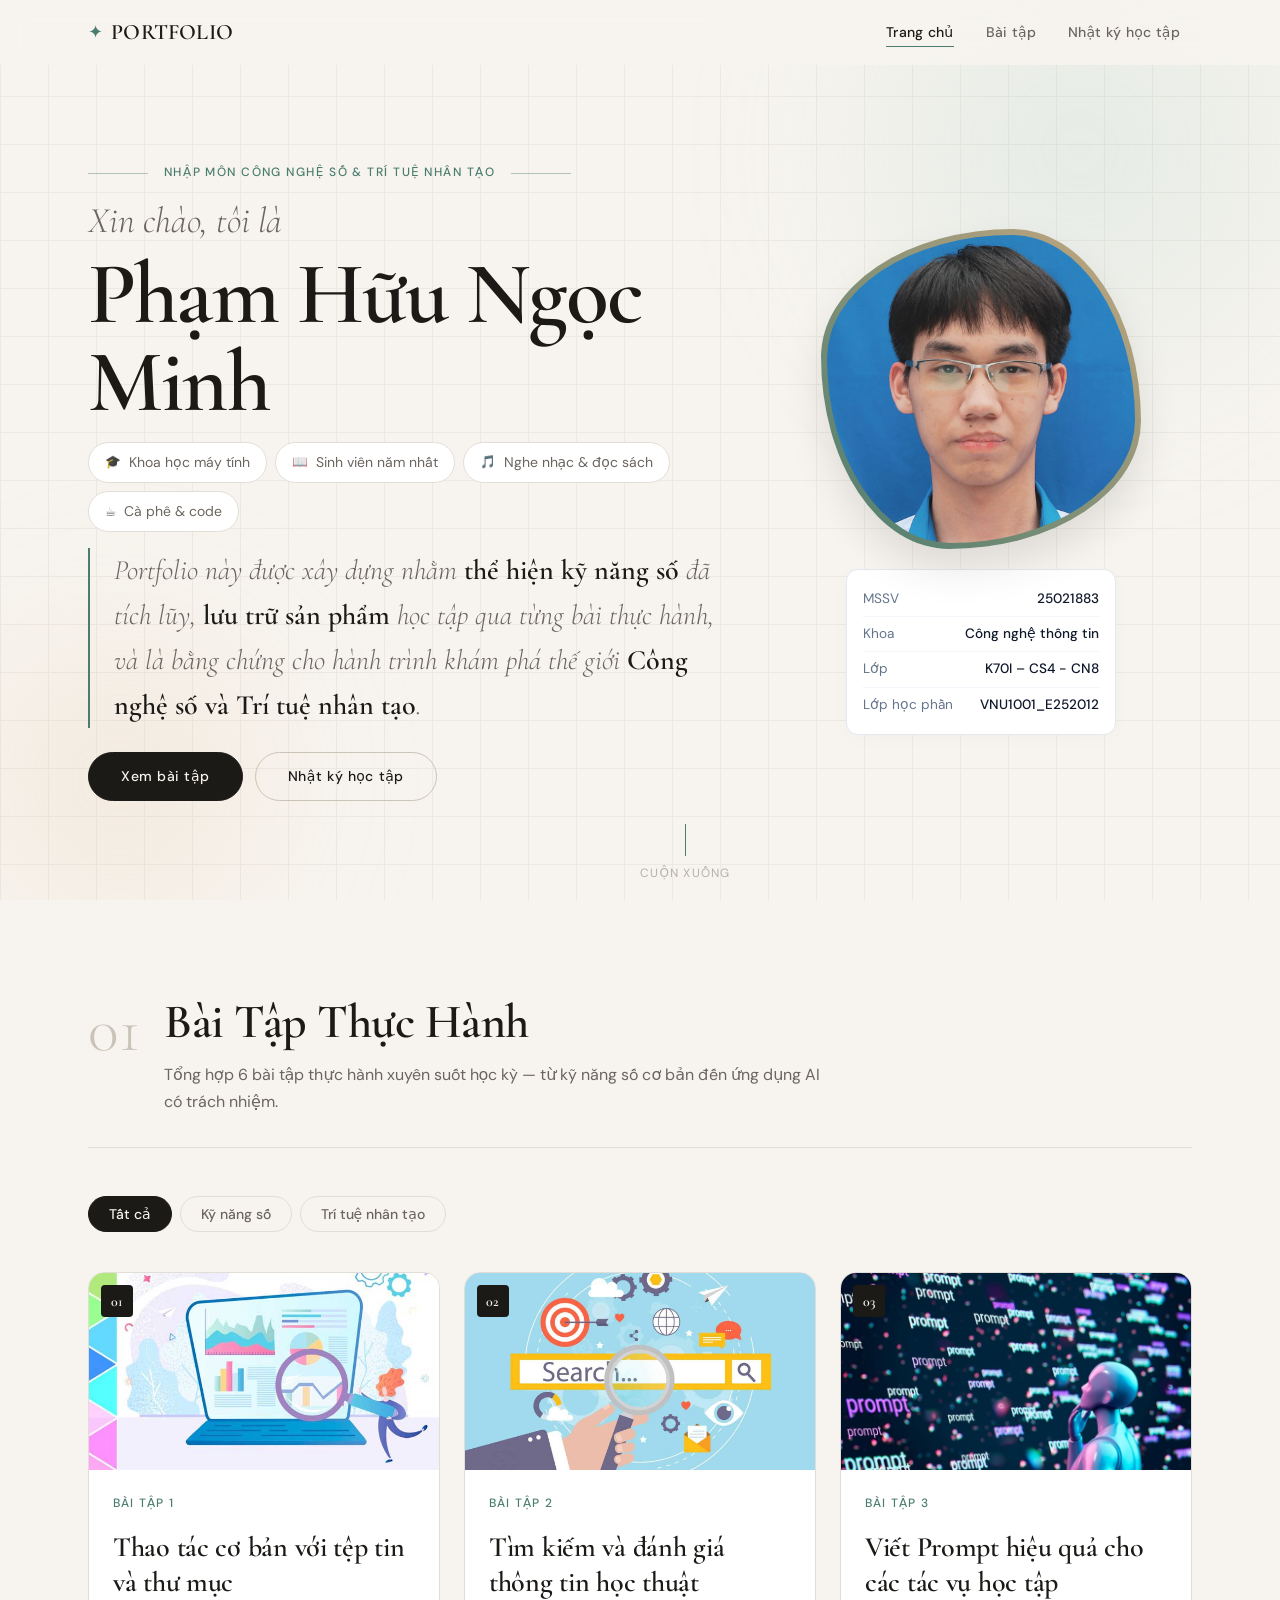
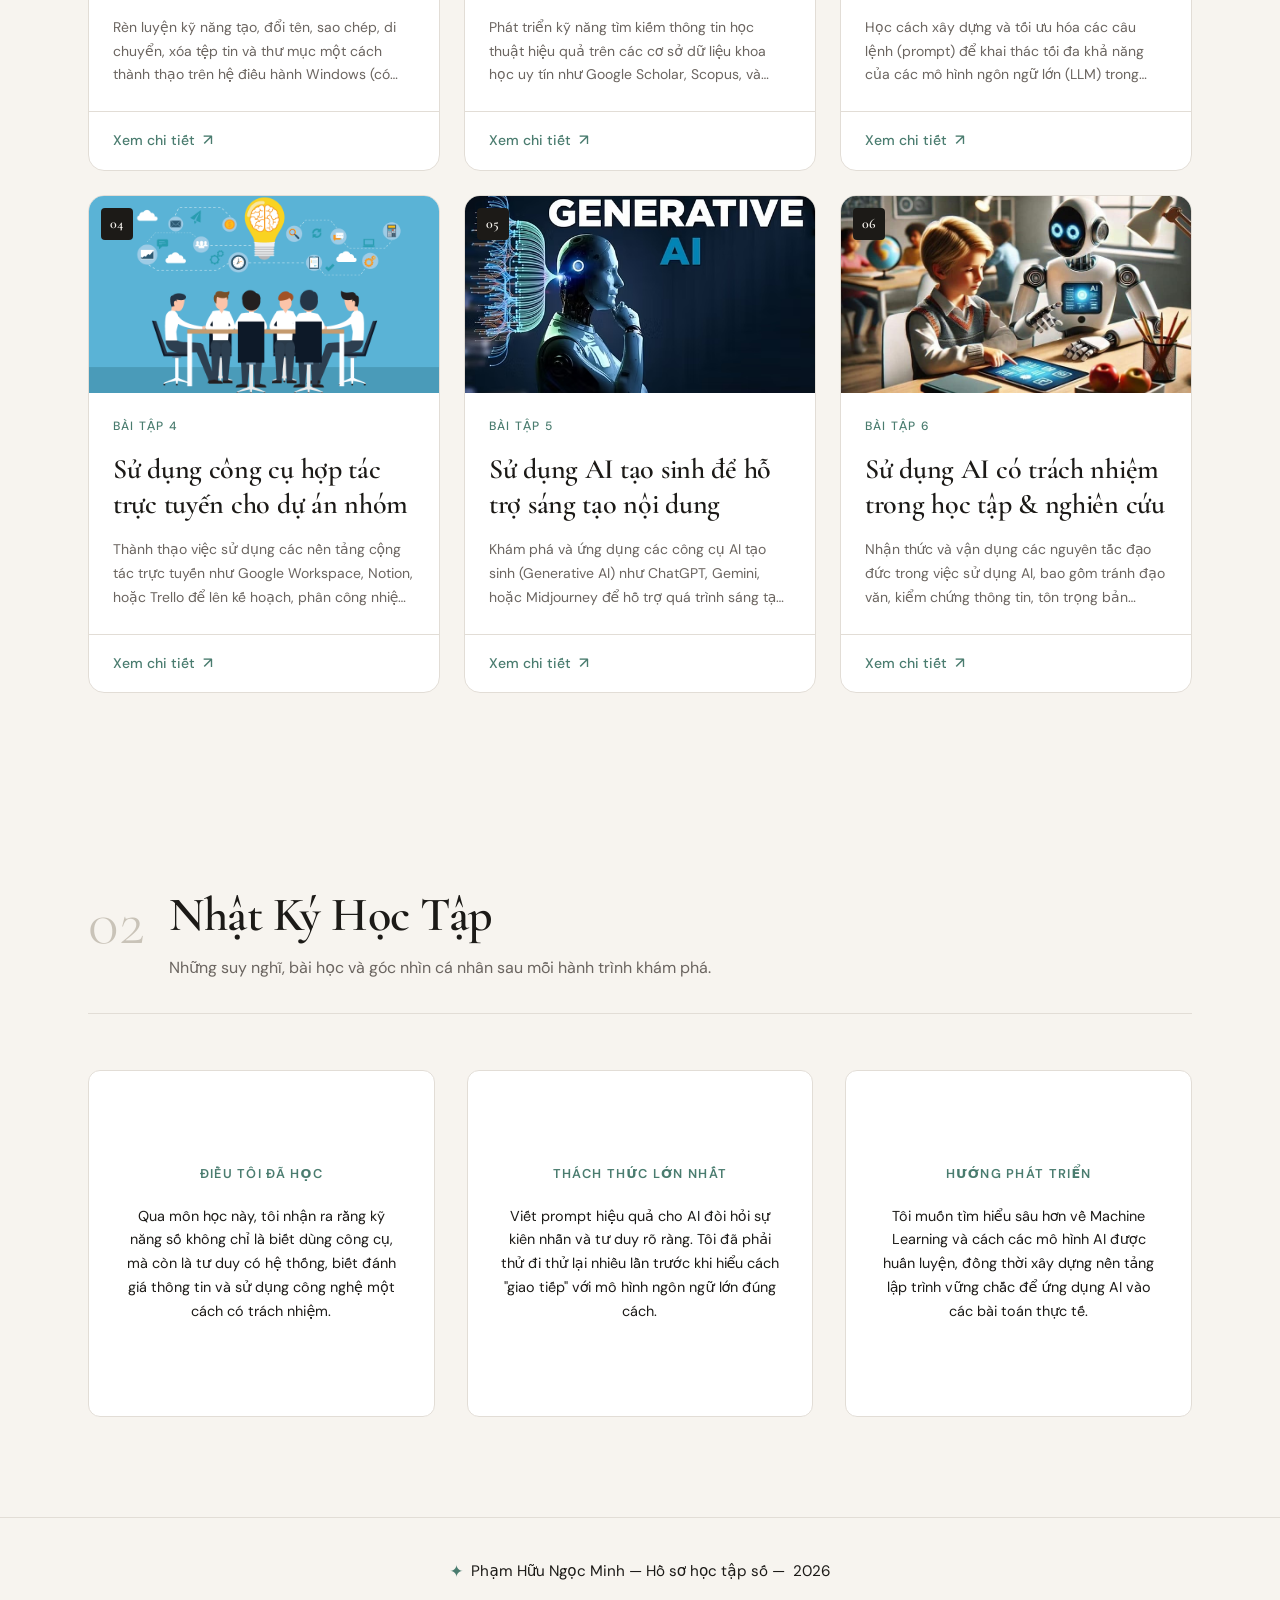
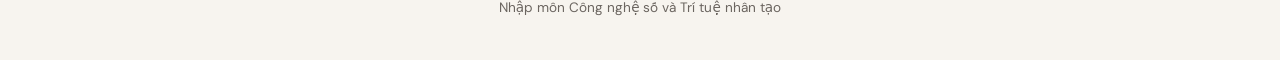
==== commit d7c9b790: "sửa tên part2" ====
--- a/index.html
+++ b/index.html
@@ -6,7 +6,7 @@
     <title>Portfolio | Nhập môn Công nghệ số & AI</title>
     <meta
       name="description"
-      content="Hồ sơ học tập số — Nhập môn Công nghệ số và Ứng dụng Trí tuệ nhân tạo"
+      content="Hồ sơ học tập số — Nhập môn Công nghệ số và Trí tuệ nhân tạo"
     />
 
     <!-- Fonts: Cormorant Garamond (display) + DM Sans (body) -->
@@ -62,7 +62,7 @@
           <div class="hero-content">
             <p class="hero-eyebrow animate-fade-up" style="--delay: 0ms">
               <span class="eyebrow-line" aria-hidden="true"></span>
-              Nhập môn Công nghệ số &amp; Ứng dụng Trí tuệ nhân tạo
+              Nhập môn Công nghệ số &amp; Trí tuệ nhân tạo
               <span class="eyebrow-line" aria-hidden="true"></span>
             </p>
 
@@ -231,7 +231,7 @@
             <time datetime="2025">2026</time>
           </p>
           <p class="footer-course">
-            Nhập môn Công nghệ số và Ứng dụng Trí tuệ nhân tạo
+            Nhập môn Công nghệ số và Trí tuệ nhân tạo
           </p>
         </div>
       </div>
@@ -240,4 +240,4 @@
     <!-- JS -->
     <script type="module" src="js/main.js"></script>
   </body>
-</html>+</html>
